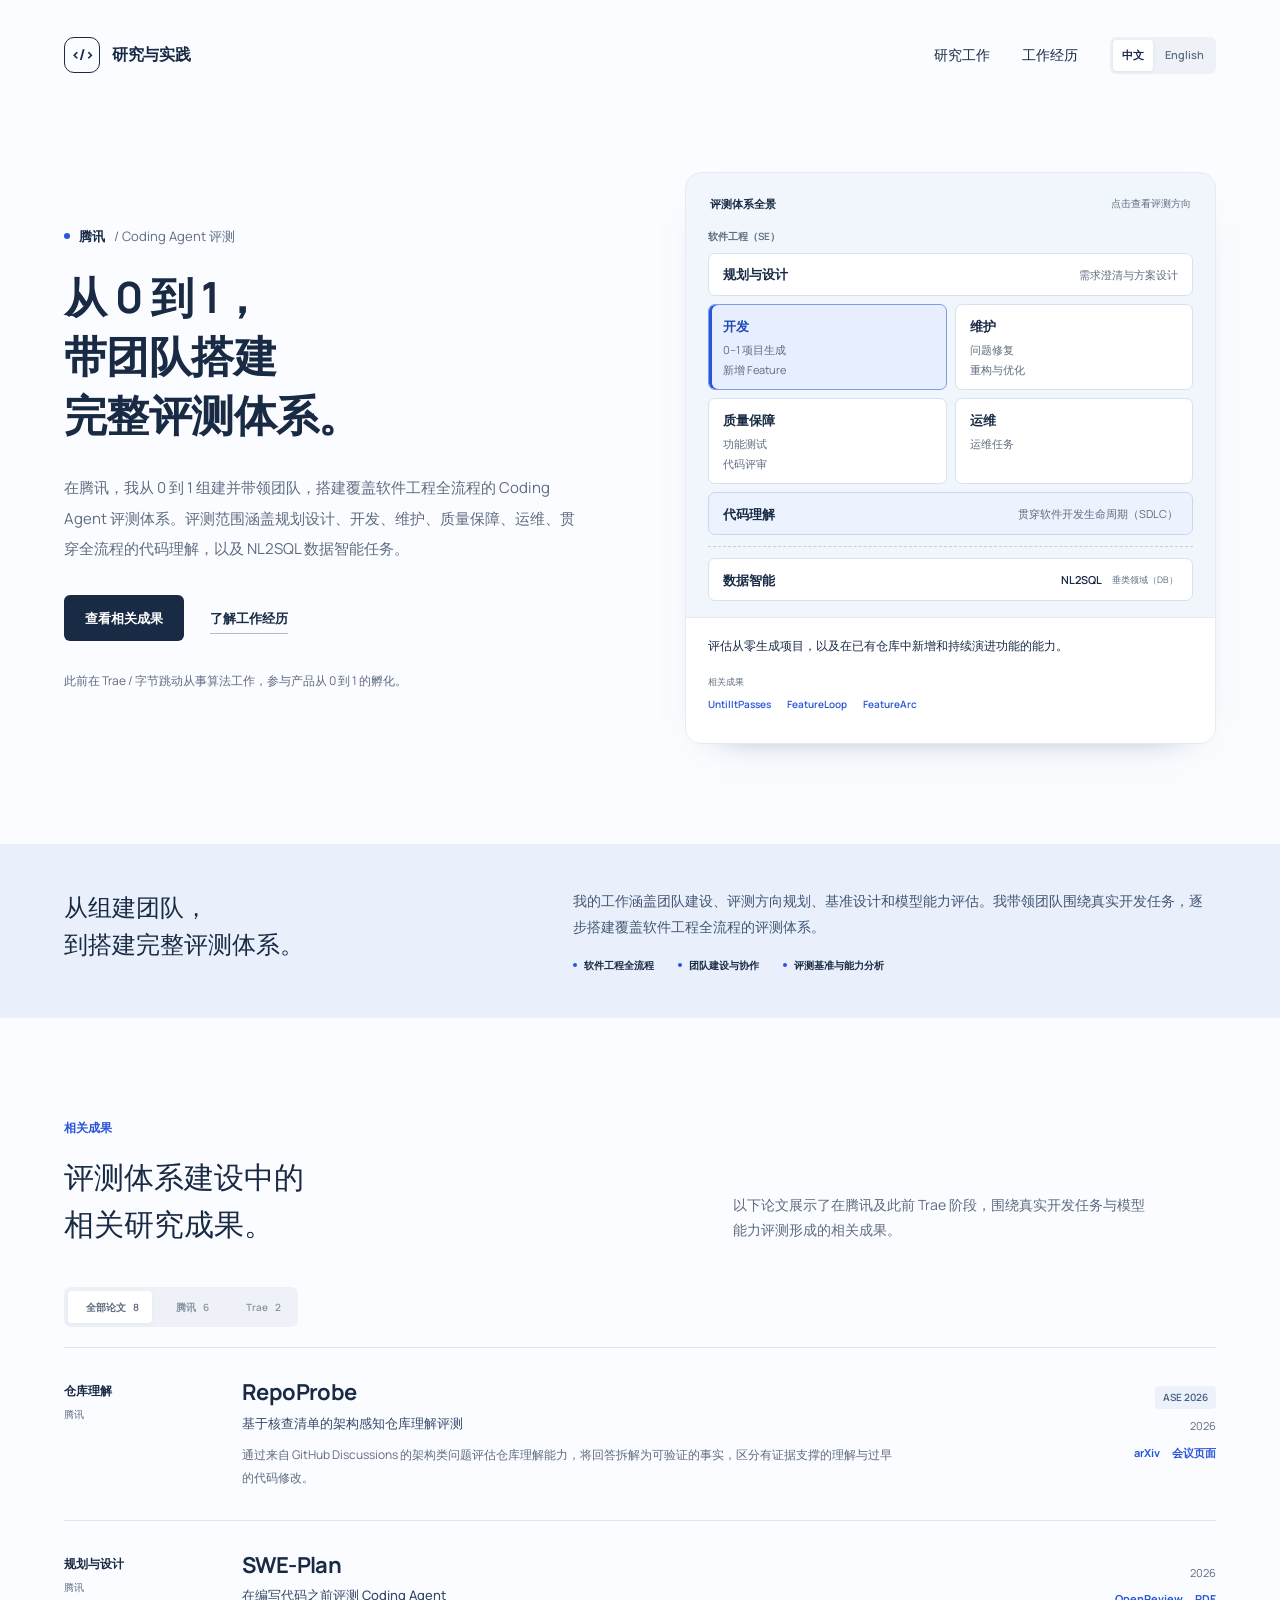
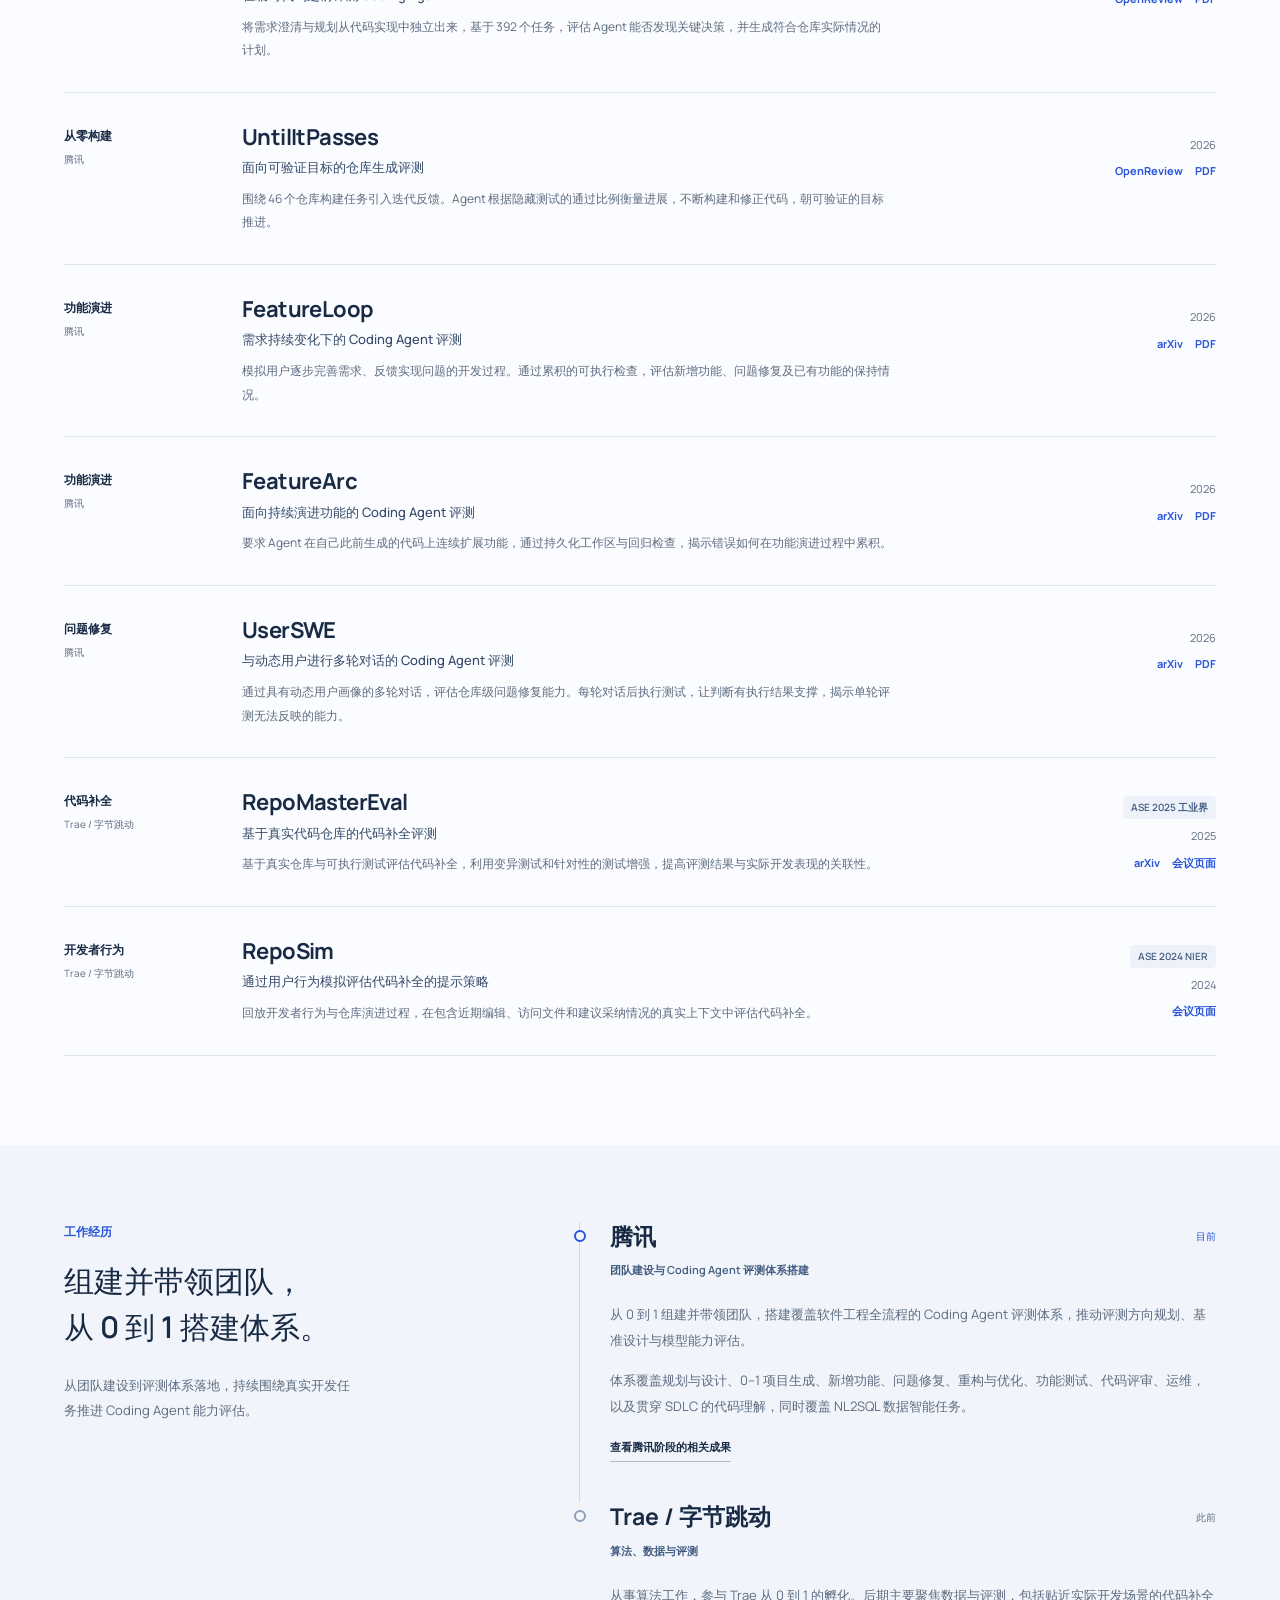
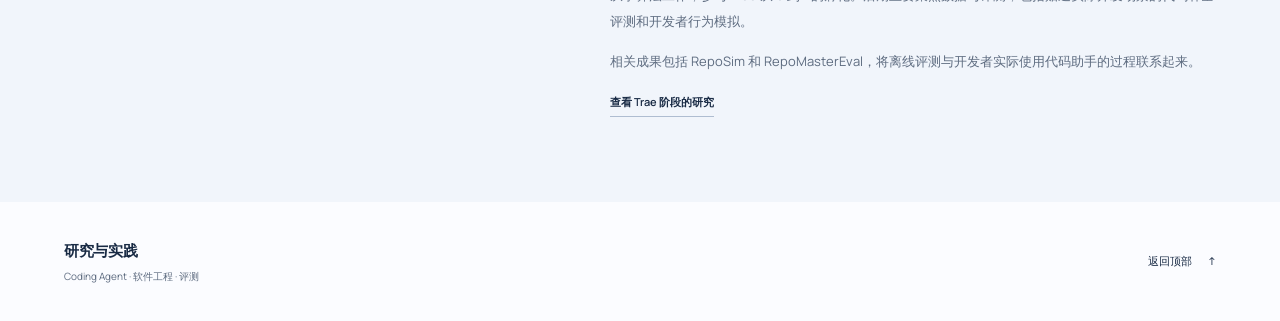
==== index.html @ 23348e33 "Publish bilingual homepage with search indexing disabled" ====
<!doctype html>
<html lang="zh-CN">
<head>
  <meta charset="utf-8">
  <meta name="viewport" content="width=device-width, initial-scale=1">
  <meta name="robots" content="noindex, nofollow, noarchive">
  <meta name="description" data-i18n-content="description" content="在腾讯，从 0 到 1 组建并带领团队，搭建覆盖软件工程全流程的 Coding Agent 评测体系。">
  <meta name="theme-color" content="#fbfcff">
  <title data-i18n="pageTitle">Coding Agent 评测｜研究与实践</title>
  <link rel="icon" href="assets/favicon.svg" type="image/svg+xml">
  <link rel="stylesheet" href="assets/fonts.css">
  <link rel="stylesheet" href="styles.css">
  <script src="content.js" defer></script>
  <script src="app.js" defer></script>
</head>
<body>
  <a class="skip-link" href="#main" data-i18n="skip">跳转到正文</a>
  <header class="site-header wrap">
    <a class="wordmark" href="#about" data-i18n-aria="homeLabel" aria-label="研究与实践，返回首页"><span class="monogram" aria-hidden="true">&lt;/&gt;</span><span data-i18n="brand">研究与实践</span></a>
    <div class="header-controls"><nav data-i18n-aria="navLabel" aria-label="主导航"><a href="#research" data-i18n="researchNav">研究工作</a><a href="#experience" data-i18n="experienceNav">工作经历</a></nav><div class="language-switch" role="group" data-i18n-aria="languageLabel" aria-label="切换语言"><button type="button" data-lang="zh" lang="zh-CN" aria-pressed="true">中文</button><button type="button" data-lang="en" lang="en" aria-pressed="false">English</button></div></div>
  </header>
  <main id="main">
    <section class="hero wrap" id="about" aria-labelledby="hero-title">
      <div class="hero-copy">
        <p class="affiliation"><span class="affiliation-dot" aria-hidden="true"></span><span data-i18n="company">腾讯</span> <span class="affiliation-detail" data-i18n="affiliation">/ Coding Agent 评测</span></p>
        <h1 class="hero-title" id="hero-title" data-i18n="heroTitle">从 0 到 1，
带团队搭建
完整评测体系。</h1>
        <p class="hero-intro" data-i18n="heroIntro">在腾讯，我从 0 到 1 组建并带领团队，搭建覆盖软件工程全流程的 Coding Agent 评测体系。评测范围涵盖规划设计、开发、维护、质量保障、运维、贯穿全流程的代码理解，以及 NL2SQL 数据智能任务。</p>
        <div class="hero-links"><a class="button primary" href="#research" data-i18n="explore">查看相关成果</a><a class="text-link" href="#experience" data-i18n="myExperience">了解工作经历</a></div>
        <p class="previously" data-i18n="previously">此前在 Trae / 字节跳动从事算法工作，参与产品从 0 到 1 的孵化。</p>
      </div>
      <div class="research-map coverage-map" data-i18n-aria="mapLabel" aria-label="完整评测体系：软件工程全流程与数据智能">
        <div class="map-heading"><span data-i18n="mapHeading">评测体系全景</span><span class="map-hint" data-i18n="mapHint">点击查看评测方向</span></div>
        <div class="coverage-layout">
          <p class="coverage-domain" data-i18n="mapSE">软件工程（SE）</p>
          <button class="coverage-node coverage-band" data-stage="plan" aria-pressed="false"><strong data-i18n="plan">规划与设计</strong><span data-i18n="planningScope">需求澄清与方案设计</span></button>
          <div class="coverage-grid">
            <button class="coverage-node" data-stage="development" aria-pressed="true"><strong data-i18n="development">开发</strong><span data-i18n="developmentBuild">0–1 项目生成</span><span data-i18n="developmentFeature">新增 Feature</span></button>
            <button class="coverage-node" data-stage="maintenance" aria-pressed="false"><strong data-i18n="maintenance">维护</strong><span data-i18n="maintenanceFix">问题修复</span><span data-i18n="maintenanceRefactor">重构与优化</span></button>
            <button class="coverage-node" data-stage="quality" aria-pressed="false"><strong data-i18n="quality">质量保障</strong><span data-i18n="qualityTesting">功能测试</span><span data-i18n="qualityReview">代码评审</span></button>
            <button class="coverage-node" data-stage="operations" aria-pressed="false"><strong data-i18n="operations">运维</strong><span data-i18n="operationsScope">运维任务</span></button>
          </div>
          <button class="coverage-node coverage-band coverage-understanding" data-stage="understand" aria-pressed="false"><strong data-i18n="understand">代码理解</strong><span data-i18n="understandingScope">贯穿软件开发生命周期（SDLC）</span></button>
          <div class="coverage-data"><button class="coverage-node coverage-band" data-stage="data" aria-pressed="false"><strong data-i18n="dataIntelligence">数据智能</strong><span class="coverage-data-scope"><span data-i18n="dataScope">NL2SQL</span><small data-i18n="dataDomain">垂类领域（DB）</small></span></button></div>
        </div>
        <div class="map-detail" aria-live="polite"><p class="map-question" id="map-question">评估从零生成项目，以及在已有仓库中新增和持续演进功能的能力。</p><div id="map-research"><span class="map-links-label" data-i18n="publicResearchLinks">相关成果</span><div id="map-paper-links" class="map-paper-links"><a href="#paper-untilitpasses">UntilItPasses</a><a href="#paper-featureloop">FeatureLoop</a><a href="#paper-featurearc">FeatureArc</a></div></div></div>
      </div>
    </section>

    <section class="focus-band" aria-labelledby="focus-title"><div class="wrap focus-inner"><h2 id="focus-title" data-i18n="focusTitle">从组建团队，
到搭建完整评测体系。</h2><div><p  data-i18n="focusBody">我的工作涵盖团队建设、评测方向规划、基准设计和模型能力评估。我带领团队围绕真实开发任务，逐步搭建覆盖软件工程全流程的评测体系。</p><div class="focus-topics"><span data-i18n="focusOne">软件工程全流程</span><span data-i18n="focusTwo">团队建设与协作</span><span data-i18n="focusThree">评测基准与能力分析</span></div></div></div></section>

    <section class="research-section wrap" id="research" aria-labelledby="research-title">
      <div class="section-heading"><div><p class="section-kicker" data-i18n="researchKicker">相关成果</p><h2 id="research-title" data-i18n="researchTitle">评测体系建设中的
相关研究成果。</h2></div><p class="section-description" data-i18n="researchDescription">以下论文展示了在腾讯及此前 Trae 阶段，围绕真实开发任务与模型能力评测形成的相关成果。</p></div>
      <div class="research-toolbar"><div class="filters" role="group" data-i18n-aria="filterLabel" aria-label="按工作经历筛选论文"><button type="button" data-filter="all" aria-pressed="true"><span data-i18n="allWork">全部论文</span> <span>8</span></button><button type="button" data-filter="tencent" aria-pressed="false"><span data-i18n="filterTencent">腾讯</span> <span>6</span></button><button type="button" data-filter="trae" aria-pressed="false"><span data-i18n="filterTrae">Trae</span> <span>2</span></button></div></div>
      <p class="sr-only" id="filter-status" role="status">显示全部 8 篇论文。</p>
      <div id="paper-list" class="paper-list"></div>
      <noscript><p>开启 JavaScript 可切换英文并查看完整论文列表。也可直接访问 <a href="https://arxiv.org/abs/2608.04783">RepoProbe</a>、<a href="https://openreview.net/forum?id=5DaGkXBgC8">SWE-Plan</a>、<a href="https://openreview.net/forum?id=Y26W2jQhlL">UntilItPasses</a>、<a href="https://arxiv.org/abs/2610.35488">FeatureLoop</a>、<a href="https://arxiv.org/abs/2610.37434">FeatureArc</a>、<a href="https://arxiv.org/abs/2610.29822">UserSWE</a>、<a href="https://arxiv.org/abs/2408.03519">RepoMasterEval</a> 和 <a href="https://conf.researchr.org/details/ase-2024/ase-2024-nier-track/17/RepoSim-Evaluating-Prompt-Strategies-for-Code-Completion-via-User-Behavior-Simulatio">RepoSim</a>。</p></noscript>
    </section>

    <section class="experience-section" id="experience" aria-labelledby="experience-title"><div class="wrap experience-grid"><div class="experience-heading"><p class="section-kicker" data-i18n="experienceKicker">工作经历</p><h2 id="experience-title" data-i18n="experienceTitle">组建并带领团队，
从 0 到 1 搭建体系。</h2><p  data-i18n="experienceIntro">从团队建设到评测体系落地，持续围绕真实开发任务推进 Coding Agent 能力评估。</p></div><div class="experience-list">
      <article class="experience-entry"><div class="experience-top"><h3  data-i18n="company">腾讯</h3><span class="current-tag" data-i18n="current">目前</span></div><p class="experience-role" data-i18n="tencentRole">团队建设与 Coding Agent 评测体系搭建</p><p  data-i18n="tencentFirst">从 0 到 1 组建并带领团队，搭建覆盖软件工程全流程的 Coding Agent 评测体系，推动评测方向规划、基准设计与模型能力评估。</p><p  data-i18n="tencentSecond">体系覆盖规划与设计、0–1 项目生成、新增功能、问题修复、重构与优化、功能测试、代码评审、运维，以及贯穿 SDLC 的代码理解，同时覆盖 NL2SQL 数据智能任务。</p><a class="text-link experience-filter" href="#research" data-filter="tencent" data-i18n="tencentLink">查看腾讯阶段的相关成果</a></article>
      <article class="experience-entry"><div class="experience-top"><h3  data-i18n="traeCompany">Trae / 字节跳动</h3><span class="earlier-tag" data-i18n="earlier">此前</span></div><p class="experience-role" data-i18n="traeRole">算法、数据与评测</p><p  data-i18n="traeFirst">从事算法工作，参与 Trae 从 0 到 1 的孵化。后期主要聚焦数据与评测，包括贴近实际开发场景的代码补全评测和开发者行为模拟。</p><p  data-i18n="traeSecond">相关成果包括 RepoSim 和 RepoMasterEval，将离线评测与开发者实际使用代码助手的过程联系起来。</p><a class="text-link experience-filter" href="#research" data-filter="trae" data-i18n="traeLink">查看 Trae 阶段的研究</a></article>
    </div></div></section>
  </main>
  <footer class="wrap site-footer"><div><a href="#about" data-i18n="brand">研究与实践</a><p  data-i18n="footer">Coding Agent · 软件工程 · 评测</p></div><a class="back-top" href="#about"><span data-i18n="backTop">返回顶部</span> <span aria-hidden="true">↑</span></a></footer>
</body>
</html>
---- assets/fonts.css ----
@font-face {
  font-family: 'Manrope';
  font-style: normal;
  font-weight: 400;
  font-display: swap;
  src: url(manrope-0.woff2) format('truetype');
}
@font-face {
  font-family: 'Manrope';
  font-style: normal;
  font-weight: 500;
  font-display: swap;
  src: url(manrope-1.woff2) format('truetype');
}
@font-face {
  font-family: 'Manrope';
  font-style: normal;
  font-weight: 600;
  font-display: swap;
  src: url(manrope-2.woff2) format('truetype');
}
@font-face {
  font-family: 'Manrope';
  font-style: normal;
  font-weight: 700;
  font-display: swap;
  src: url(manrope-3.woff2) format('truetype');
}
@font-face {
  font-family: 'Manrope';
  font-style: normal;
  font-weight: 800;
  font-display: swap;
  src: url(manrope-4.woff2) format('truetype');
}
---- styles.css ----
:root{--paper:#fbfcff;--white:#fff;--ink:#182a44;--muted:#5e6c80;--blue:#2855d9;--pale:#eaf0fb;--line:#dce4ee;--font:Manrope,"PingFang SC","Microsoft YaHei","Avenir Next",Arial,sans-serif}
*{box-sizing:border-box}html{scroll-behavior:smooth;scroll-padding-top:36px}body{margin:0;background:var(--paper);color:var(--ink);font-family:var(--font);font-size:15px;line-height:1.7;-webkit-font-smoothing:antialiased}a{color:inherit;text-decoration:none}button{font:inherit}button,a{-webkit-tap-highlight-color:transparent}button{cursor:pointer}a:focus-visible,button:focus-visible,summary:focus-visible{outline:3px solid var(--blue);outline-offset:5px;border-radius:3px}::selection{background:#cbd8ff}.wrap{max-width:1248px;margin-inline:auto;padding-inline:48px}.skip-link{position:fixed;left:16px;top:-100px;z-index:10;background:var(--ink);color:white;padding:10px 18px}.skip-link:focus{top:10px}.site-header{height:110px;display:flex;align-items:center;justify-content:space-between}.wordmark{display:flex;align-items:center;gap:12px;font-size:16px;font-weight:700;letter-spacing:-.3px}.monogram{display:inline-grid;place-items:center;width:36px;height:36px;border:1.5px solid var(--ink);border-radius:10px;font-weight:700;font-size:17px;letter-spacing:-1.5px}.site-header nav{display:flex;gap:32px;font-weight:500;font-size:14px}.site-header nav a{display:inline-flex;align-items:center;gap:5px}.site-header nav a:hover,.text-link:hover{color:var(--blue)}.external{width:13px;height:13px;fill:none;stroke:currentColor;stroke-width:1.5}
.hero{display:grid;grid-template-columns:1.08fr 1fr;gap:48px;align-items:center;padding-top:62px;padding-bottom:100px}.affiliation{display:flex;align-items:center;gap:9px;font-size:13px;font-weight:650;margin:0 0 20px}.affiliation-dot{width:6px;height:6px;border-radius:50%;background:var(--blue)}.affiliation-detail{color:var(--muted);font-weight:400}h1{font-size:clamp(48px,5.2vw,74px);letter-spacing:-4px;line-height:1.05;font-weight:650;margin:0 0 28px}.name-dot{color:var(--blue)}.hero-statement{font-size:clamp(24px,2.35vw,32px);font-weight:500;line-height:1.35;letter-spacing:-1px;margin:0 0 24px}.hero-intro{color:var(--muted);font-size:15px;line-height:1.9;max-width:515px;margin:0}.hero-links{display:flex;align-items:center;gap:26px;margin-top:30px}.button{display:inline-flex;justify-content:center;align-items:center;min-height:46px;padding:11px 21px;border-radius:6px;font-size:13px;font-weight:650}.primary{background:var(--ink);color:white}.primary:hover{background:var(--blue)}.text-link{font-size:13px;font-weight:600;border-bottom:1px solid #afbdd1;padding-block:4px}.previously{font-size:12px;color:var(--muted);margin:30px 0 0;max-width:400px}.previously strong{font-weight:650;color:var(--ink)}
.research-map{margin-top:25px;min-width:0;background:#f1f5fc;border-radius:16px;border:1px solid #e4ebf7;overflow:hidden;box-shadow:0 15px 40px -35px #3e5a87}.map-heading{display:flex;justify-content:space-between;gap:10px;padding:22px 24px 0;font-size:11px;font-weight:650}.map-hint{font-weight:400;color:var(--muted);font-size:10px}.map-canvas{height:350px;position:relative;margin:4px 8px 0}.map-lines{position:absolute;width:100%;height:100%;inset:0;overflow:visible;fill:none}.orbit{stroke:#b2c1db;stroke-width:1.2}.spoke{stroke:#d9e2f0;stroke-dasharray:3 5}.map-center{position:absolute;top:50%;left:50%;transform:translate(-50%,-50%);font-size:10px;line-height:1.45;text-align:center;font-weight:600;pointer-events:none}.map-center svg{width:25px;height:25px;fill:none;stroke:var(--blue);stroke-width:1.3;margin-bottom:4px;display:block;margin-inline:auto}.map-node{position:absolute;transform:translate(-50%,-50%);border:0;padding:4px;background:#f1f5fc;color:var(--ink);display:flex;flex-direction:column;align-items:center;white-space:nowrap;font-size:11px;font-weight:650;line-height:1.5;border-radius:8px}.map-node small{font-size:8px;font-weight:400;color:var(--muted);margin-top:2px}.node-symbol{display:grid;place-items:center;width:35px;height:35px;border-radius:10px;background:var(--white);border:1px solid #ced9eb;color:var(--muted);margin-bottom:5px;transition:background .15s,color .15s}.node-symbol svg{width:20px;height:20px;fill:none;stroke:currentColor;stroke-linecap:round;stroke-linejoin:round;stroke-width:1.35}.map-node[aria-pressed=true] .node-symbol{background:var(--blue);color:white;border-color:var(--blue);box-shadow:0 0 0 5px #2855d90c}.map-node:hover .node-symbol{border-color:var(--blue);color:var(--blue)}.map-node[aria-pressed=true]:hover .node-symbol{color:white}.understand{left:25%;top:22%}.plan{left:74%;top:22%}.build{left:79%;top:73%}.evolve{left:32%;top:81%}.fix{left:13%;top:49%}.map-detail{padding:20px 24px;background:#fff;border-top:1px solid #e4ebf7;min-height:110px}.map-question{font-size:13px;font-weight:500;margin:0 0 8px;line-height:1.65;min-height:22px}.map-detail a{font-size:11px;color:var(--blue);font-weight:650}.map-detail a span{margin-left:5px}
.focus-band{background:#eaf0fb}.focus-inner{display:grid;grid-template-columns:1fr 1.5fr;gap:80px;padding-block:44px}.focus-inner h2{font-size:25px;letter-spacing:-.7px;line-height:1.45;font-weight:550;margin:0}.focus-inner p{margin:0;font-size:14px;line-height:1.85;color:#425674;max-width:650px}.focus-topics{display:flex;gap:24px;flex-wrap:wrap;margin-top:17px;font-size:10px;font-weight:600;color:var(--ink)}.focus-topics span{display:flex;align-items:center;gap:7px}.focus-topics span:before{content:"";width:4px;height:4px;border-radius:50%;background:var(--blue)}
.research-section{padding-top:100px;padding-bottom:90px}.section-heading{display:grid;grid-template-columns:1.2fr 1fr;gap:90px;align-items:end;margin-bottom:40px}.section-kicker{font-size:12px;font-weight:650;color:var(--blue);margin:0 0 16px}h2{font-size:35px;line-height:1.28;letter-spacing:-1.3px;font-weight:550;margin:0}.section-description{font-size:14px;line-height:1.85;color:var(--muted);max-width:425px;margin:0 0 4px}.research-toolbar{display:flex;justify-content:space-between;align-items:center;border-bottom:1px solid var(--line);padding-bottom:20px;gap:18px}.filters{display:flex;gap:6px;padding:4px;border-radius:7px;background:#eef2f8}.filters button{border:0;background:transparent;border-radius:4px;color:var(--muted);font-size:12px;font-weight:600;padding:7px 13px;line-height:1.5}.filters button span{margin-left:5px;font-size:10px;opacity:.7}.filters button[aria-pressed=true]{background:white;color:var(--ink);box-shadow:0 1px 5px #192d4b0d}.author-note{font-size:11px;color:var(--muted);margin:0}.paper-row{display:grid;grid-template-columns:150px 1fr 135px;gap:28px;padding-block:30px;border-bottom:1px solid var(--line);scroll-margin-top:25px}.paper-row[hidden]{display:none}.paper-row:target{background:#edf3ff;box-shadow:0 0 0 14px #edf3ff;border-radius:1px}.paper-category{font-size:12px;line-height:1.5;font-weight:600;padding-top:4px}.paper-category span{display:block;font-size:10px;color:var(--muted);font-weight:400;margin-top:7px}.paper-content h3{font-size:22px;font-weight:650;line-height:1.3;letter-spacing:-.6px;margin:0 0 6px}.paper-title{font-size:13px;font-weight:500;margin:0 0 9px;color:#344968;line-height:1.6}.paper-summary{font-size:12px;color:var(--muted);line-height:1.8;margin:0;max-width:650px}.paper-meta{text-align:right;padding-top:5px}.venue{display:inline-block;font-size:10px;font-weight:600;color:#455d82;background:#edf2fa;border-radius:4px;padding:3px 8px;white-space:nowrap}.paper-year{font-size:11px;color:var(--muted);margin:8px 0}.paper-links{display:flex;flex-wrap:wrap;gap:12px;justify-content:flex-end;font-size:11px;color:var(--blue);font-weight:650}.paper-links a:hover{text-decoration:underline}.authors{margin-top:12px;font-size:11px;color:var(--muted)}.authors summary{cursor:pointer;font-size:10px;color:#6a7990;width:fit-content}.authors p{line-height:1.8;margin:6px 0 0}.authors strong{font-weight:700;color:var(--ink)}.sr-only{position:absolute;width:1px;height:1px;padding:0;margin:-1px;overflow:hidden;clip:rect(0,0,0,0);white-space:nowrap;border:0}
.experience-section{padding-block:75px 85px;background:#f1f5fb;border-top:1px solid #e8edf6}.experience-grid{display:grid;grid-template-columns:1fr 1.5fr;gap:90px}.experience-heading{position:sticky;top:40px;align-self:start}.experience-heading h2{font-size:30px;line-height:1.4}.experience-heading>p:last-child{font-size:13px;line-height:1.9;color:var(--muted);max-width:290px;margin-top:22px}.experience-entry{padding-left:30px;position:relative;border-left:1px solid #cdd8eb;padding-bottom:40px}.experience-entry:before{position:absolute;content:"";width:8px;height:8px;border:2px solid var(--blue);background:#f1f5fb;left:-6px;top:8px;border-radius:50%}.experience-entry:last-child{padding-bottom:0;border-left-color:transparent}.experience-entry:last-child:before{border-color:#8da1be}.experience-top{display:flex;justify-content:space-between;align-items:center;gap:15px}.experience-top h3{font-size:23px;letter-spacing:-.6px;line-height:1.3;font-weight:650;margin:0}.experience-top h3 span{color:var(--muted);font-size:14px;font-weight:400;letter-spacing:0}.current-tag,.earlier-tag{font-size:10px;color:var(--blue)}.earlier-tag{color:var(--muted)}.experience-role{font-size:11px!important;font-weight:600;color:#425b80!important;margin-top:8px!important;margin-bottom:20px!important}.experience-entry>p{font-size:13px;line-height:1.9;color:var(--muted);margin:14px 0}.experience-entry .text-link{display:inline-block;font-size:11px}.site-footer{display:flex;align-items:center;justify-content:space-between;padding-top:36px;padding-bottom:36px}.site-footer>div>a{font-size:15px;font-weight:650;letter-spacing:-.3px}.site-footer p{font-size:10px;color:var(--muted);margin:5px 0 0}.back-top{font-size:11px;font-weight:500}.back-top span{margin-left:14px}
@media(min-width:1450px){.hero{padding-top:75px;padding-bottom:110px}}@media(max-width:1050px){.wrap{padding-inline:32px}.hero{gap:28px;padding-top:45px}.hero-statement{font-size:27px}.hero-intro{font-size:14px}.map-heading{padding-inline:18px;font-size:10px}.map-hint{display:none}.map-canvas{height:320px}.map-node{font-size:10px}.map-node small{font-size:7px}.map-detail{padding:17px 20px}.map-question{font-size:12px}.focus-inner,.experience-grid{gap:45px}.section-heading{gap:50px}.paper-row{grid-template-columns:125px 1fr 120px;gap:22px}.paper-content h3{font-size:20px}.paper-meta{font-size:10px}}@media(max-width:800px){.hero{grid-template-columns:1fr;padding-top:35px;padding-bottom:56px;gap:32px}.hero-copy{max-width:600px}h1{font-size:64px}.hero-statement{font-size:30px}.hero-intro{max-width:600px}.research-map{max-width:550px;width:100%;margin:0 auto}.map-canvas{height:345px}.map-heading{font-size:12px;padding:22px 24px 0}.map-hint{display:block;font-size:10px}.map-node{font-size:12px}.map-node small{font-size:9px}.map-question{font-size:13px}.map-center{font-size:11px}.focus-inner{gap:30px;grid-template-columns:1fr 1.3fr}.focus-inner h2{font-size:22px}.focus-topics{gap:10px 18px}.section-heading{grid-template-columns:1fr;gap:20px}.section-description{max-width:520px}.research-section{padding-block:60px}.paper-row{grid-template-columns:100px 1fr;gap:18px}.paper-meta{grid-column:2;display:flex;align-items:center;gap:12px;text-align:left;padding:0}.paper-year{margin:0}.paper-links{margin-left:auto}.paper-row{padding-block:24px}.experience-grid{grid-template-columns:1fr;gap:36px}.experience-heading{position:static}.experience-heading>p:last-child{max-width:540px}.experience-section{padding-block:55px}.experience-list{padding-left:5px}}
@media(max-width:520px){.wrap{padding-inline:24px}.site-header{height:85px}.wordmark{gap:8px;font-size:14px}.monogram{height:29px;width:29px;border-radius:8px;font-size:14px}.site-header nav{gap:17px;font-size:11px}.hero{padding-top:28px;gap:30px}.affiliation{font-size:11px;margin-bottom:20px;gap:7px}.affiliation-detail{font-size:10px}h1{font-size:55px;letter-spacing:-3px;margin-bottom:25px}.hero-statement{font-size:26px;letter-spacing:-.8px;line-height:1.4}.hero-intro{font-size:13px;line-height:1.9}.hero-links{gap:22px;margin-top:24px}.button{font-size:11px;padding:10px 15px;min-height:43px}.hero-links .text-link{font-size:11px}.previously{font-size:10px;margin-top:24px}.research-map{border-radius:12px}.map-heading{font-size:10px;padding:18px 17px 0}.map-hint{font-size:8px}.map-canvas{height:295px;margin-inline:5px}.map-node{font-size:9px}.map-node small{font-size:7px}.node-symbol{width:30px;height:30px;border-radius:8px}.node-symbol svg{width:17px;height:17px}.map-center{font-size:9px}.map-center svg{width:23px;height:23px}.map-detail{padding:17px;min-height:110px}.map-question{font-size:12px}.map-detail a{font-size:10px}.fix{left:14%}.build{left:77%}.evolve{left:34%}.focus-inner{grid-template-columns:1fr;gap:20px;padding-block:32px}.focus-inner h2{font-size:24px}.focus-inner p{font-size:12px}.focus-topics{font-size:9px;gap:10px 16px}.section-heading{margin-bottom:27px}.section-kicker{font-size:11px;margin-bottom:14px}h2{font-size:28px;letter-spacing:-1px}.section-description{font-size:12px}.research-toolbar{align-items:flex-start;flex-direction:column;gap:13px;padding-bottom:17px}.filters{gap:3px}.filters button{font-size:11px;padding:6px 11px}.author-note{font-size:10px}.paper-row{grid-template-columns:1fr;gap:10px;padding-block:25px}.paper-category{font-size:10px;display:flex;gap:10px;align-items:center;padding:0;color:var(--blue)}.paper-category span{display:inline;font-size:9px;margin:0;color:var(--muted)}.paper-content h3{font-size:23px;margin-bottom:7px}.paper-title{font-size:12px}.paper-summary{font-size:11px}.paper-meta{grid-column:1;margin-top:4px}.venue{font-size:9px}.paper-links{font-size:10px}.experience-heading h2{font-size:28px}.experience-top h3{font-size:22px}.experience-top h3 span{font-size:12px}.experience-entry{padding-left:23px}.experience-entry>p{font-size:12px}.experience-role{font-size:10px!important}.site-footer{align-items:flex-start;gap:25px;padding-block:30px}.site-footer p{max-width:200px;line-height:1.8}.back-top{white-space:nowrap;font-size:10px}.back-top span{margin-left:7px}}
@media(prefers-reduced-motion:reduce){html{scroll-behavior:auto}*,*:before,*:after{transition:none!important}}
@media print{.site-header nav,.hero-links,.research-map,.filters,.authors summary,.back-top{display:none}.wrap{padding-inline:0}.hero,.focus-inner,.section-heading,.experience-grid{display:block}.hero{padding-block:20px}.research-section,.experience-section{padding-block:30px}.paper-row{break-inside:avoid;grid-template-columns:120px 1fr 120px}.paper-row[hidden]{display:grid}.paper-meta{grid-column:auto}.experience-heading{position:static}.site-footer{padding-block:20px}body{font-size:11px;background:white}}

/* Bilingual presentation: preserve authored line breaks and adapt CJK spacing. */
[data-i18n="heroTitle"],[data-i18n="focusTitle"],[data-i18n="researchTitle"],[data-i18n="experienceTitle"],[data-i18n="mapCenter"]{white-space:pre-line}
.header-controls{display:flex;align-items:center;gap:32px}.language-switch{display:flex;align-items:center;gap:3px;background:#eef2f8;padding:3px;border-radius:6px}.language-switch button{border:0;border-radius:4px;background:transparent;color:var(--muted);padding:6px 9px;font-size:11px;font-weight:600;line-height:1.6;min-height:31px}.language-switch button[aria-pressed=true]{background:white;color:var(--ink);box-shadow:0 1px 4px #192d4b12}.monogram{letter-spacing:-1.8px;font-size:15px}.hero-title{font-size:48px;line-height:1.23;letter-spacing:-1.8px;margin:0 0 28px}.research-map{margin-top:0}
:lang(zh-CN) .hero-title{font-size:43px;line-height:1.38;letter-spacing:-.6px}:lang(zh-CN) h2{letter-spacing:0;line-height:1.55;font-size:30px}:lang(zh-CN) .hero-intro{line-height:2.05}:lang(zh-CN) .focus-inner h2{font-size:24px}:lang(zh-CN) .map-node{font-size:12px}:lang(zh-CN) .map-center{line-height:1.6}:lang(zh-CN) .paper-summary{line-height:1.95}:lang(zh-CN) .experience-entry>p{line-height:2}:lang(zh-CN) .experience-top h3{letter-spacing:0}
@media(max-width:1050px){.hero-title{font-size:42px}:lang(zh-CN) .hero-title{font-size:36px}.header-controls{gap:24px}}
@media(max-width:800px){.hero-title{font-size:46px}:lang(zh-CN) .hero-title{font-size:42px}.site-header nav{gap:22px}}
@media(max-width:520px){.header-controls{gap:12px}.site-header{padding-inline:20px}.site-header nav{gap:12px}.wordmark{font-size:12px;gap:7px}.wordmark .monogram{width:27px;height:27px;font-size:12px}.language-switch button{font-size:10px;padding:5px 6px;min-height:29px}.hero-title{font-size:37px;line-height:1.3;letter-spacing:-1.3px}:lang(zh-CN) .hero-title{font-size:33px;line-height:1.4;letter-spacing:-.3px}:lang(zh-CN) h2{font-size:25px;line-height:1.55}:lang(zh-CN) .focus-inner h2{font-size:23px}:lang(zh-CN) .map-node{font-size:11px}.experience-top h3{font-size:20px}.site-footer p{max-width:210px}.paper-meta{gap:10px}}
@media(max-width:400px){.site-header{height:112px;flex-wrap:wrap;align-content:center;justify-content:space-between;gap:12px}.wordmark{font-size:12px}.header-controls{flex:1 0 100%;justify-content:space-between}.hero{padding-top:20px}.hero-title{font-size:34px}:lang(zh-CN) .hero-title{font-size:30px}.language-switch button{min-height:30px}.site-header nav{font-size:12px}}
@media print{.language-switch{display:none}}

/* Capability coverage is broader than the publication list. */
.coverage-map{background:#f1f5fc}.coverage-layout{padding:14px 22px 16px}.coverage-domain{font-size:10px;color:var(--muted);margin:0 0 8px;font-weight:600}.coverage-node{width:100%;display:flex;flex-direction:column;align-items:flex-start;text-align:left;gap:3px;border:1px solid #d7e1ef;border-radius:7px;background:#fff;color:var(--ink);padding:11px 14px;line-height:1.55;min-width:0}.coverage-node strong{font-size:12px;font-weight:700;margin-bottom:2px}.coverage-node>span{font-size:10px;color:var(--muted)}.coverage-node:hover{border-color:#8aa4db}.coverage-node[aria-pressed=true]{background:#e7efff;border-color:#7d9de2;box-shadow:inset 3px 0 0 var(--blue)}.coverage-node[aria-pressed=true] strong{color:#2048b7}.coverage-grid{display:grid;grid-template-columns:1fr 1fr;gap:8px;margin-block:8px}.coverage-grid .coverage-node{min-height:83px}.coverage-band{flex-direction:row;align-items:center;justify-content:space-between;gap:12px;min-height:43px;padding-block:10px}.coverage-band strong{margin:0;flex-shrink:0}.coverage-band>span{text-align:right}.coverage-understanding{background:#edf3fe;border-color:#c8d7ef}.coverage-data{margin-top:11px;padding-top:11px;border-top:1px dashed #c3cee0}.coverage-data-scope{display:flex;gap:10px;align-items:center}.coverage-data-scope>span{color:var(--ink);font-weight:600}.coverage-data-scope small{font-size:9px;color:var(--muted)}.coverage-map .map-detail{min-height:126px;padding:17px 22px}.coverage-map .map-question{font-size:12px;line-height:1.8;margin-bottom:10px}.map-links-label{font-size:9px;color:var(--muted)}.map-paper-links{display:flex;flex-wrap:wrap;gap:6px 16px;margin-top:3px}.map-paper-links a{font-size:10px;font-weight:600}.map-paper-links a:hover{text-decoration:underline}:lang(zh-CN) .coverage-node strong{font-size:13px}:lang(zh-CN) .coverage-node>span{font-size:11px}
@media(max-width:1050px){.coverage-layout{padding-inline:17px}.coverage-node{padding-inline:11px}.coverage-map .map-detail{padding-inline:17px}.coverage-band{gap:10px}.coverage-band>span{font-size:9px}.coverage-node strong{font-size:11px}}
@media(max-width:800px){.coverage-layout{padding-inline:22px}.coverage-map .map-detail{padding-inline:22px}.coverage-node strong{font-size:12px}.coverage-node>span,.coverage-band>span{font-size:11px}.coverage-grid .coverage-node{min-height:88px}.coverage-map{max-width:600px}}
@media(max-width:520px){.coverage-layout{padding:12px 14px 14px}.coverage-map .map-heading{padding-inline:15px}.coverage-node{padding:10px;gap:3px}.coverage-node strong,:lang(zh-CN) .coverage-node strong{font-size:12px}.coverage-node>span,.coverage-band>span,:lang(zh-CN) .coverage-node>span{font-size:10px}.coverage-band{flex-wrap:wrap;row-gap:3px;column-gap:8px}.coverage-band>span{text-align:left}.coverage-grid .coverage-node{min-height:82px}.coverage-map .map-detail{padding:15px;min-height:140px}.coverage-map .map-question{font-size:11px}.coverage-data-scope{flex-wrap:wrap;gap:4px 8px}.coverage-data-scope small{font-size:8px}.map-paper-links{gap:5px 12px}.map-paper-links a{font-size:10px}.coverage-domain{font-size:9px}}
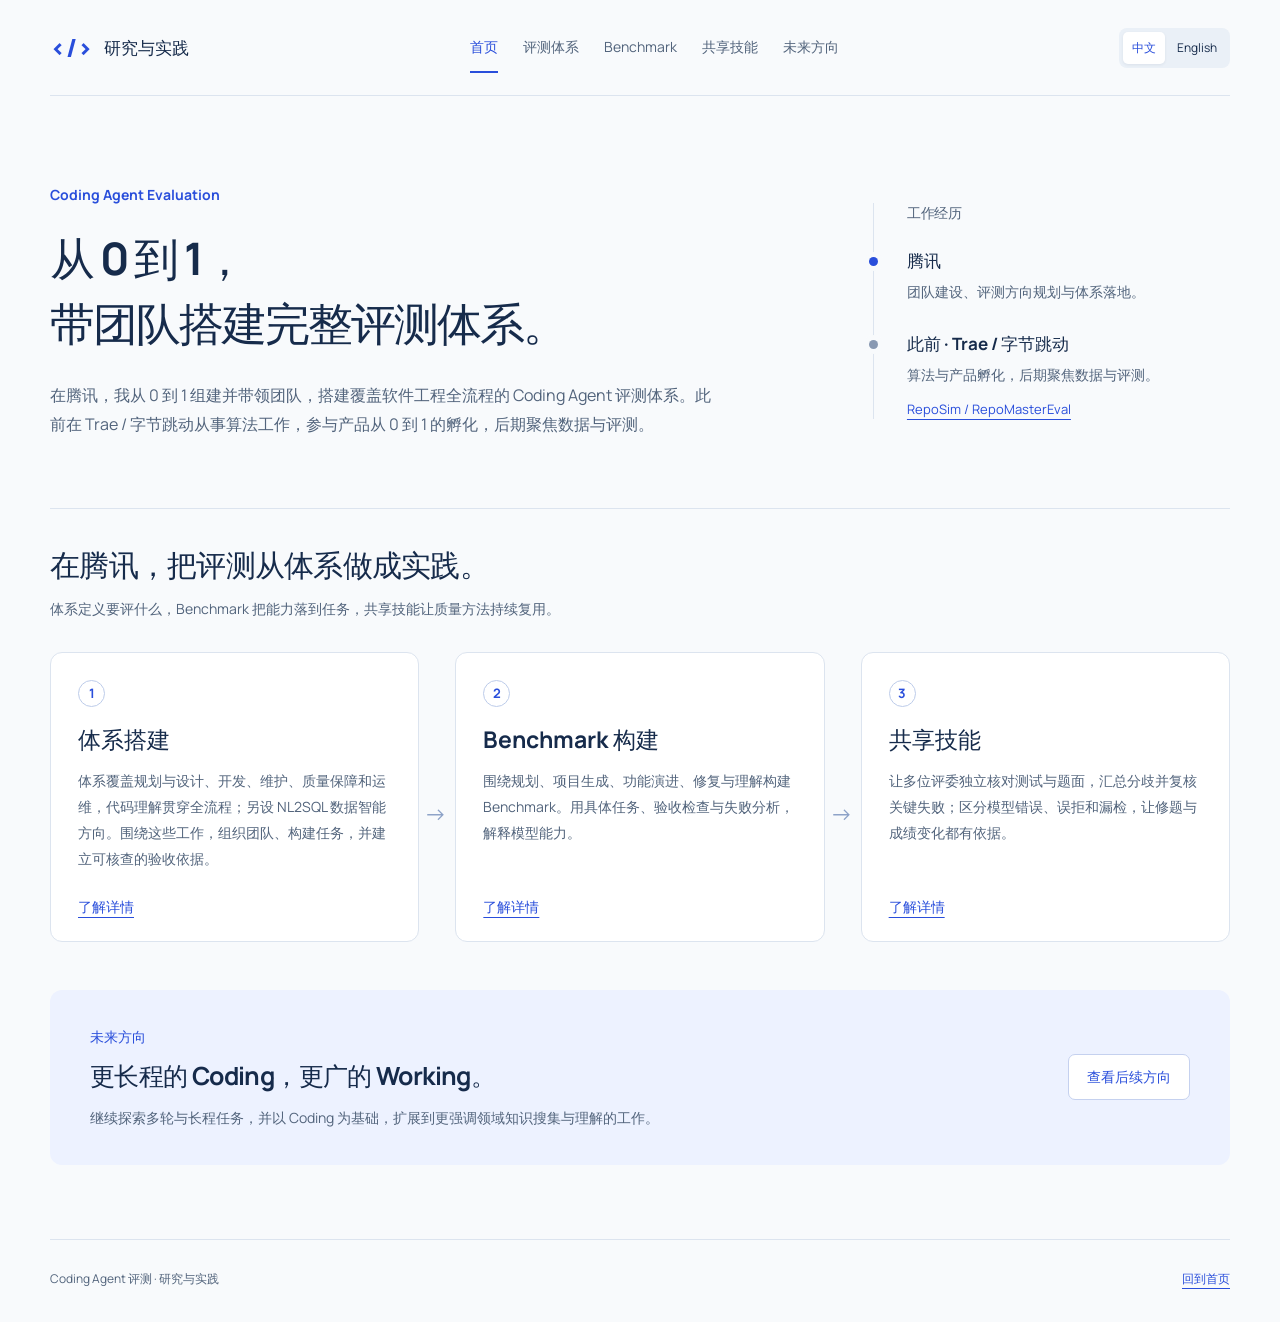
==== commit ff504cc0: "Publish updated bilingual portfolio and evaluation walkthroughs" ====
--- a/index.html
+++ b/index.html
@@ -4,68 +4,19 @@
   <meta charset="utf-8">
   <meta name="viewport" content="width=device-width, initial-scale=1">
   <meta name="robots" content="noindex, nofollow, noarchive">
-  <meta name="description" data-i18n-content="description" content="在腾讯，从 0 到 1 组建并带领团队，搭建覆盖软件工程全流程的 Coding Agent 评测体系。">
-  <meta name="theme-color" content="#fbfcff">
-  <title data-i18n="pageTitle">Coding Agent 评测｜研究与实践</title>
+  <meta name="description" content="从 0 到 1 组建并带领团队，搭建完整 Coding Agent 评测体系，分享 Benchmark、评测集审核方法与后续研究方向。">
+  <meta name="theme-color" content="#f8fafc">
+  <title>Coding Agent 评测｜研究与实践</title>
   <link rel="icon" href="assets/favicon.svg" type="image/svg+xml">
   <link rel="stylesheet" href="assets/fonts.css">
-  <link rel="stylesheet" href="styles.css">
-  <script src="content.js" defer></script>
-  <script src="app.js" defer></script>
+  <link rel="stylesheet" href="styles.css?v=2705060c3cbb">
+  <script src="content.js?v=29ab576edaa0" defer></script>
+  <script type="module" src="app.js?v=61741dabe106"></script>
 </head>
-<body>
-  <a class="skip-link" href="#main" data-i18n="skip">跳转到正文</a>
-  <header class="site-header wrap">
-    <a class="wordmark" href="#about" data-i18n-aria="homeLabel" aria-label="研究与实践，返回首页"><span class="monogram" aria-hidden="true">&lt;/&gt;</span><span data-i18n="brand">研究与实践</span></a>
-    <div class="header-controls"><nav data-i18n-aria="navLabel" aria-label="主导航"><a href="#research" data-i18n="researchNav">研究工作</a><a href="#experience" data-i18n="experienceNav">工作经历</a></nav><div class="language-switch" role="group" data-i18n-aria="languageLabel" aria-label="切换语言"><button type="button" data-lang="zh" lang="zh-CN" aria-pressed="true">中文</button><button type="button" data-lang="en" lang="en" aria-pressed="false">English</button></div></div>
-  </header>
-  <main id="main">
-    <section class="hero wrap" id="about" aria-labelledby="hero-title">
-      <div class="hero-copy">
-        <p class="affiliation"><span class="affiliation-dot" aria-hidden="true"></span><span data-i18n="company">腾讯</span> <span class="affiliation-detail" data-i18n="affiliation">/ Coding Agent 评测</span></p>
-        <h1 class="hero-title" id="hero-title" data-i18n="heroTitle">从 0 到 1，
-带团队搭建
-完整评测体系。</h1>
-        <p class="hero-intro" data-i18n="heroIntro">在腾讯，我从 0 到 1 组建并带领团队，搭建覆盖软件工程全流程的 Coding Agent 评测体系。评测范围涵盖规划设计、开发、维护、质量保障、运维、贯穿全流程的代码理解，以及 NL2SQL 数据智能任务。</p>
-        <div class="hero-links"><a class="button primary" href="#research" data-i18n="explore">查看相关成果</a><a class="text-link" href="#experience" data-i18n="myExperience">了解工作经历</a></div>
-        <p class="previously" data-i18n="previously">此前在 Trae / 字节跳动从事算法工作，参与产品从 0 到 1 的孵化。</p>
-      </div>
-      <div class="research-map coverage-map" data-i18n-aria="mapLabel" aria-label="完整评测体系：软件工程全流程与数据智能">
-        <div class="map-heading"><span data-i18n="mapHeading">评测体系全景</span><span class="map-hint" data-i18n="mapHint">点击查看评测方向</span></div>
-        <div class="coverage-layout">
-          <p class="coverage-domain" data-i18n="mapSE">软件工程（SE）</p>
-          <button class="coverage-node coverage-band" data-stage="plan" aria-pressed="false"><strong data-i18n="plan">规划与设计</strong><span data-i18n="planningScope">需求澄清与方案设计</span></button>
-          <div class="coverage-grid">
-            <button class="coverage-node" data-stage="development" aria-pressed="true"><strong data-i18n="development">开发</strong><span data-i18n="developmentBuild">0–1 项目生成</span><span data-i18n="developmentFeature">新增 Feature</span></button>
-            <button class="coverage-node" data-stage="maintenance" aria-pressed="false"><strong data-i18n="maintenance">维护</strong><span data-i18n="maintenanceFix">问题修复</span><span data-i18n="maintenanceRefactor">重构与优化</span></button>
-            <button class="coverage-node" data-stage="quality" aria-pressed="false"><strong data-i18n="quality">质量保障</strong><span data-i18n="qualityTesting">功能测试</span><span data-i18n="qualityReview">代码评审</span></button>
-            <button class="coverage-node" data-stage="operations" aria-pressed="false"><strong data-i18n="operations">运维</strong><span data-i18n="operationsScope">运维任务</span></button>
-          </div>
-          <button class="coverage-node coverage-band coverage-understanding" data-stage="understand" aria-pressed="false"><strong data-i18n="understand">代码理解</strong><span data-i18n="understandingScope">贯穿软件开发生命周期（SDLC）</span></button>
-          <div class="coverage-data"><button class="coverage-node coverage-band" data-stage="data" aria-pressed="false"><strong data-i18n="dataIntelligence">数据智能</strong><span class="coverage-data-scope"><span data-i18n="dataScope">NL2SQL</span><small data-i18n="dataDomain">垂类领域（DB）</small></span></button></div>
-        </div>
-        <div class="map-detail" aria-live="polite"><p class="map-question" id="map-question">评估从零生成项目，以及在已有仓库中新增和持续演进功能的能力。</p><div id="map-research"><span class="map-links-label" data-i18n="publicResearchLinks">相关成果</span><div id="map-paper-links" class="map-paper-links"><a href="#paper-untilitpasses">UntilItPasses</a><a href="#paper-featureloop">FeatureLoop</a><a href="#paper-featurearc">FeatureArc</a></div></div></div>
-      </div>
-    </section>
-
-    <section class="focus-band" aria-labelledby="focus-title"><div class="wrap focus-inner"><h2 id="focus-title" data-i18n="focusTitle">从组建团队，
-到搭建完整评测体系。</h2><div><p  data-i18n="focusBody">我的工作涵盖团队建设、评测方向规划、基准设计和模型能力评估。我带领团队围绕真实开发任务，逐步搭建覆盖软件工程全流程的评测体系。</p><div class="focus-topics"><span data-i18n="focusOne">软件工程全流程</span><span data-i18n="focusTwo">团队建设与协作</span><span data-i18n="focusThree">评测基准与能力分析</span></div></div></div></section>
-
-    <section class="research-section wrap" id="research" aria-labelledby="research-title">
-      <div class="section-heading"><div><p class="section-kicker" data-i18n="researchKicker">相关成果</p><h2 id="research-title" data-i18n="researchTitle">评测体系建设中的
-相关研究成果。</h2></div><p class="section-description" data-i18n="researchDescription">以下论文展示了在腾讯及此前 Trae 阶段，围绕真实开发任务与模型能力评测形成的相关成果。</p></div>
-      <div class="research-toolbar"><div class="filters" role="group" data-i18n-aria="filterLabel" aria-label="按工作经历筛选论文"><button type="button" data-filter="all" aria-pressed="true"><span data-i18n="allWork">全部论文</span> <span>8</span></button><button type="button" data-filter="tencent" aria-pressed="false"><span data-i18n="filterTencent">腾讯</span> <span>6</span></button><button type="button" data-filter="trae" aria-pressed="false"><span data-i18n="filterTrae">Trae</span> <span>2</span></button></div></div>
-      <p class="sr-only" id="filter-status" role="status">显示全部 8 篇论文。</p>
-      <div id="paper-list" class="paper-list"></div>
-      <noscript><p>开启 JavaScript 可切换英文并查看完整论文列表。也可直接访问 <a href="https://arxiv.org/abs/2608.04783">RepoProbe</a>、<a href="https://openreview.net/forum?id=5DaGkXBgC8">SWE-Plan</a>、<a href="https://openreview.net/forum?id=Y26W2jQhlL">UntilItPasses</a>、<a href="https://arxiv.org/abs/2610.35488">FeatureLoop</a>、<a href="https://arxiv.org/abs/2610.37434">FeatureArc</a>、<a href="https://arxiv.org/abs/2610.29822">UserSWE</a>、<a href="https://arxiv.org/abs/2408.03519">RepoMasterEval</a> 和 <a href="https://conf.researchr.org/details/ase-2024/ase-2024-nier-track/17/RepoSim-Evaluating-Prompt-Strategies-for-Code-Completion-via-User-Behavior-Simulatio">RepoSim</a>。</p></noscript>
-    </section>
-
-    <section class="experience-section" id="experience" aria-labelledby="experience-title"><div class="wrap experience-grid"><div class="experience-heading"><p class="section-kicker" data-i18n="experienceKicker">工作经历</p><h2 id="experience-title" data-i18n="experienceTitle">组建并带领团队，
-从 0 到 1 搭建体系。</h2><p  data-i18n="experienceIntro">从团队建设到评测体系落地，持续围绕真实开发任务推进 Coding Agent 能力评估。</p></div><div class="experience-list">
-      <article class="experience-entry"><div class="experience-top"><h3  data-i18n="company">腾讯</h3><span class="current-tag" data-i18n="current">目前</span></div><p class="experience-role" data-i18n="tencentRole">团队建设与 Coding Agent 评测体系搭建</p><p  data-i18n="tencentFirst">从 0 到 1 组建并带领团队，搭建覆盖软件工程全流程的 Coding Agent 评测体系，推动评测方向规划、基准设计与模型能力评估。</p><p  data-i18n="tencentSecond">体系覆盖规划与设计、0–1 项目生成、新增功能、问题修复、重构与优化、功能测试、代码评审、运维，以及贯穿 SDLC 的代码理解，同时覆盖 NL2SQL 数据智能任务。</p><a class="text-link experience-filter" href="#research" data-filter="tencent" data-i18n="tencentLink">查看腾讯阶段的相关成果</a></article>
-      <article class="experience-entry"><div class="experience-top"><h3  data-i18n="traeCompany">Trae / 字节跳动</h3><span class="earlier-tag" data-i18n="earlier">此前</span></div><p class="experience-role" data-i18n="traeRole">算法、数据与评测</p><p  data-i18n="traeFirst">从事算法工作，参与 Trae 从 0 到 1 的孵化。后期主要聚焦数据与评测，包括贴近实际开发场景的代码补全评测和开发者行为模拟。</p><p  data-i18n="traeSecond">相关成果包括 RepoSim 和 RepoMasterEval，将离线评测与开发者实际使用代码助手的过程联系起来。</p><a class="text-link experience-filter" href="#research" data-filter="trae" data-i18n="traeLink">查看 Trae 阶段的研究</a></article>
-    </div></div></section>
-  </main>
-  <footer class="wrap site-footer"><div><a href="#about" data-i18n="brand">研究与实践</a><p  data-i18n="footer">Coding Agent · 软件工程 · 评测</p></div><a class="back-top" href="#about"><span data-i18n="backTop">返回顶部</span> <span aria-hidden="true">↑</span></a></footer>
+<body data-page="home">
+  <div id="site-header"><a class="skip-link" href="#main">跳到内容</a><header class="site-header wrap"><a class="wordmark" href="index.html"><span class="brand-symbol" aria-hidden="true">&lt;/&gt;</span>研究与实践</a><nav aria-label="主导航"><a href="index.html" aria-current="page">首页</a><a href="system.html" >评测体系</a><a href="benchmarks.html" >Benchmark</a><a href="skills.html" >共享技能</a><a href="future.html" >未来方向</a></nav><div class="language-switch" role="group" aria-label="选择语言"><button data-lang="zh" lang="zh-CN" aria-pressed="true">中文</button><button data-lang="en" lang="en" aria-pressed="false">English</button></div></header></div>
+  <main id="main" class="wrap"><section class="home-intro"><div><p class="section-label">Coding Agent Evaluation</p><h1>从 0 到 1，
+带团队搭建完整评测体系。</h1><p class="lead">在腾讯，我从 0 到 1 组建并带领团队，搭建覆盖软件工程全流程的 Coding Agent 评测体系。此前在 Trae / 字节跳动从事算法工作，参与产品从 0 到 1 的孵化，后期聚焦数据与评测。</p></div><aside class="experience" aria-label="工作经历"><h2>工作经历</h2><div class="experience-item"><span class="experience-dot" aria-hidden="true"></span><h3>腾讯</h3><p>团队建设、评测方向规划与体系落地。</p></div><div class="experience-item"><span class="experience-dot" aria-hidden="true"></span><h3>此前 · Trae / 字节跳动</h3><p>算法与产品孵化，后期聚焦数据与评测。</p><a class="small-link" href="benchmarks.html?group=trae">RepoSim / RepoMasterEval</a></div></aside></section><section class="home-path section-space"><div class="section-heading"><h2>在腾讯，把评测从体系做成实践。</h2><p>体系定义要评什么，Benchmark 把能力落到任务，共享技能让质量方法持续复用。</p></div><div class="path-grid"><article class="path-item"><span class="sequence">1</span><h3><a class="path-title" href="system.html">体系搭建</a></h3><p>体系覆盖规划与设计、开发、维护、质量保障和运维，代码理解贯穿全流程；另设 NL2SQL 数据智能方向。围绕这些工作，组织团队、构建任务，并建立可核查的验收依据。</p><a class="path-link" href="system.html">了解详情</a><span class="flow-arrow" aria-hidden="true">→</span></article><article class="path-item"><span class="sequence">2</span><h3><a class="path-title" href="benchmarks.html">Benchmark 构建</a></h3><p>围绕规划、项目生成、功能演进、修复与理解构建 Benchmark。用具体任务、验收检查与失败分析，解释模型能力。</p><a class="path-link" href="benchmarks.html">了解详情</a><span class="flow-arrow" aria-hidden="true">→</span></article><article class="path-item"><span class="sequence">3</span><h3><a class="path-title" href="skills.html">共享技能</a></h3><p>让多位评委独立核对测试与题面，汇总分歧并复核关键失败；区分模型错误、误拒和漏检，让修题与成绩变化都有依据。</p><a class="path-link" href="skills.html">了解详情</a></article></div></section><section class="future-teaser"><div><p class="section-label">未来方向</p><h2>更长程的 Coding，更广的 Working。</h2><p>继续探索多轮与长程任务，并以 Coding 为基础，扩展到更强调领域知识搜集与理解的工作。</p></div><a class="button" href="future.html">查看后续方向</a></section></main>
+  <div id="site-footer"><footer class="site-footer wrap"><p>Coding Agent 评测 · 研究与实践</p><a class="text-link" href="index.html">回到首页</a></footer></div>
 </body>
 </html>
--- a/styles.css
+++ b/styles.css
@@ -1,27 +1,21 @@
-:root{--paper:#fbfcff;--white:#fff;--ink:#182a44;--muted:#5e6c80;--blue:#2855d9;--pale:#eaf0fb;--line:#dce4ee;--font:Manrope,"PingFang SC","Microsoft YaHei","Avenir Next",Arial,sans-serif}
-*{box-sizing:border-box}html{scroll-behavior:smooth;scroll-padding-top:36px}body{margin:0;background:var(--paper);color:var(--ink);font-family:var(--font);font-size:15px;line-height:1.7;-webkit-font-smoothing:antialiased}a{color:inherit;text-decoration:none}button{font:inherit}button,a{-webkit-tap-highlight-color:transparent}button{cursor:pointer}a:focus-visible,button:focus-visible,summary:focus-visible{outline:3px solid var(--blue);outline-offset:5px;border-radius:3px}::selection{background:#cbd8ff}.wrap{max-width:1248px;margin-inline:auto;padding-inline:48px}.skip-link{position:fixed;left:16px;top:-100px;z-index:10;background:var(--ink);color:white;padding:10px 18px}.skip-link:focus{top:10px}.site-header{height:110px;display:flex;align-items:center;justify-content:space-between}.wordmark{display:flex;align-items:center;gap:12px;font-size:16px;font-weight:700;letter-spacing:-.3px}.monogram{display:inline-grid;place-items:center;width:36px;height:36px;border:1.5px solid var(--ink);border-radius:10px;font-weight:700;font-size:17px;letter-spacing:-1.5px}.site-header nav{display:flex;gap:32px;font-weight:500;font-size:14px}.site-header nav a{display:inline-flex;align-items:center;gap:5px}.site-header nav a:hover,.text-link:hover{color:var(--blue)}.external{width:13px;height:13px;fill:none;stroke:currentColor;stroke-width:1.5}
-.hero{display:grid;grid-template-columns:1.08fr 1fr;gap:48px;align-items:center;padding-top:62px;padding-bottom:100px}.affiliation{display:flex;align-items:center;gap:9px;font-size:13px;font-weight:650;margin:0 0 20px}.affiliation-dot{width:6px;height:6px;border-radius:50%;background:var(--blue)}.affiliation-detail{color:var(--muted);font-weight:400}h1{font-size:clamp(48px,5.2vw,74px);letter-spacing:-4px;line-height:1.05;font-weight:650;margin:0 0 28px}.name-dot{color:var(--blue)}.hero-statement{font-size:clamp(24px,2.35vw,32px);font-weight:500;line-height:1.35;letter-spacing:-1px;margin:0 0 24px}.hero-intro{color:var(--muted);font-size:15px;line-height:1.9;max-width:515px;margin:0}.hero-links{display:flex;align-items:center;gap:26px;margin-top:30px}.button{display:inline-flex;justify-content:center;align-items:center;min-height:46px;padding:11px 21px;border-radius:6px;font-size:13px;font-weight:650}.primary{background:var(--ink);color:white}.primary:hover{background:var(--blue)}.text-link{font-size:13px;font-weight:600;border-bottom:1px solid #afbdd1;padding-block:4px}.previously{font-size:12px;color:var(--muted);margin:30px 0 0;max-width:400px}.previously strong{font-weight:650;color:var(--ink)}
-.research-map{margin-top:25px;min-width:0;background:#f1f5fc;border-radius:16px;border:1px solid #e4ebf7;overflow:hidden;box-shadow:0 15px 40px -35px #3e5a87}.map-heading{display:flex;justify-content:space-between;gap:10px;padding:22px 24px 0;font-size:11px;font-weight:650}.map-hint{font-weight:400;color:var(--muted);font-size:10px}.map-canvas{height:350px;position:relative;margin:4px 8px 0}.map-lines{position:absolute;width:100%;height:100%;inset:0;overflow:visible;fill:none}.orbit{stroke:#b2c1db;stroke-width:1.2}.spoke{stroke:#d9e2f0;stroke-dasharray:3 5}.map-center{position:absolute;top:50%;left:50%;transform:translate(-50%,-50%);font-size:10px;line-height:1.45;text-align:center;font-weight:600;pointer-events:none}.map-center svg{width:25px;height:25px;fill:none;stroke:var(--blue);stroke-width:1.3;margin-bottom:4px;display:block;margin-inline:auto}.map-node{position:absolute;transform:translate(-50%,-50%);border:0;padding:4px;background:#f1f5fc;color:var(--ink);display:flex;flex-direction:column;align-items:center;white-space:nowrap;font-size:11px;font-weight:650;line-height:1.5;border-radius:8px}.map-node small{font-size:8px;font-weight:400;color:var(--muted);margin-top:2px}.node-symbol{display:grid;place-items:center;width:35px;height:35px;border-radius:10px;background:var(--white);border:1px solid #ced9eb;color:var(--muted);margin-bottom:5px;transition:background .15s,color .15s}.node-symbol svg{width:20px;height:20px;fill:none;stroke:currentColor;stroke-linecap:round;stroke-linejoin:round;stroke-width:1.35}.map-node[aria-pressed=true] .node-symbol{background:var(--blue);color:white;border-color:var(--blue);box-shadow:0 0 0 5px #2855d90c}.map-node:hover .node-symbol{border-color:var(--blue);color:var(--blue)}.map-node[aria-pressed=true]:hover .node-symbol{color:white}.understand{left:25%;top:22%}.plan{left:74%;top:22%}.build{left:79%;top:73%}.evolve{left:32%;top:81%}.fix{left:13%;top:49%}.map-detail{padding:20px 24px;background:#fff;border-top:1px solid #e4ebf7;min-height:110px}.map-question{font-size:13px;font-weight:500;margin:0 0 8px;line-height:1.65;min-height:22px}.map-detail a{font-size:11px;color:var(--blue);font-weight:650}.map-detail a span{margin-left:5px}
-.focus-band{background:#eaf0fb}.focus-inner{display:grid;grid-template-columns:1fr 1.5fr;gap:80px;padding-block:44px}.focus-inner h2{font-size:25px;letter-spacing:-.7px;line-height:1.45;font-weight:550;margin:0}.focus-inner p{margin:0;font-size:14px;line-height:1.85;color:#425674;max-width:650px}.focus-topics{display:flex;gap:24px;flex-wrap:wrap;margin-top:17px;font-size:10px;font-weight:600;color:var(--ink)}.focus-topics span{display:flex;align-items:center;gap:7px}.focus-topics span:before{content:"";width:4px;height:4px;border-radius:50%;background:var(--blue)}
-.research-section{padding-top:100px;padding-bottom:90px}.section-heading{display:grid;grid-template-columns:1.2fr 1fr;gap:90px;align-items:end;margin-bottom:40px}.section-kicker{font-size:12px;font-weight:650;color:var(--blue);margin:0 0 16px}h2{font-size:35px;line-height:1.28;letter-spacing:-1.3px;font-weight:550;margin:0}.section-description{font-size:14px;line-height:1.85;color:var(--muted);max-width:425px;margin:0 0 4px}.research-toolbar{display:flex;justify-content:space-between;align-items:center;border-bottom:1px solid var(--line);padding-bottom:20px;gap:18px}.filters{display:flex;gap:6px;padding:4px;border-radius:7px;background:#eef2f8}.filters button{border:0;background:transparent;border-radius:4px;color:var(--muted);font-size:12px;font-weight:600;padding:7px 13px;line-height:1.5}.filters button span{margin-left:5px;font-size:10px;opacity:.7}.filters button[aria-pressed=true]{background:white;color:var(--ink);box-shadow:0 1px 5px #192d4b0d}.author-note{font-size:11px;color:var(--muted);margin:0}.paper-row{display:grid;grid-template-columns:150px 1fr 135px;gap:28px;padding-block:30px;border-bottom:1px solid var(--line);scroll-margin-top:25px}.paper-row[hidden]{display:none}.paper-row:target{background:#edf3ff;box-shadow:0 0 0 14px #edf3ff;border-radius:1px}.paper-category{font-size:12px;line-height:1.5;font-weight:600;padding-top:4px}.paper-category span{display:block;font-size:10px;color:var(--muted);font-weight:400;margin-top:7px}.paper-content h3{font-size:22px;font-weight:650;line-height:1.3;letter-spacing:-.6px;margin:0 0 6px}.paper-title{font-size:13px;font-weight:500;margin:0 0 9px;color:#344968;line-height:1.6}.paper-summary{font-size:12px;color:var(--muted);line-height:1.8;margin:0;max-width:650px}.paper-meta{text-align:right;padding-top:5px}.venue{display:inline-block;font-size:10px;font-weight:600;color:#455d82;background:#edf2fa;border-radius:4px;padding:3px 8px;white-space:nowrap}.paper-year{font-size:11px;color:var(--muted);margin:8px 0}.paper-links{display:flex;flex-wrap:wrap;gap:12px;justify-content:flex-end;font-size:11px;color:var(--blue);font-weight:650}.paper-links a:hover{text-decoration:underline}.authors{margin-top:12px;font-size:11px;color:var(--muted)}.authors summary{cursor:pointer;font-size:10px;color:#6a7990;width:fit-content}.authors p{line-height:1.8;margin:6px 0 0}.authors strong{font-weight:700;color:var(--ink)}.sr-only{position:absolute;width:1px;height:1px;padding:0;margin:-1px;overflow:hidden;clip:rect(0,0,0,0);white-space:nowrap;border:0}
-.experience-section{padding-block:75px 85px;background:#f1f5fb;border-top:1px solid #e8edf6}.experience-grid{display:grid;grid-template-columns:1fr 1.5fr;gap:90px}.experience-heading{position:sticky;top:40px;align-self:start}.experience-heading h2{font-size:30px;line-height:1.4}.experience-heading>p:last-child{font-size:13px;line-height:1.9;color:var(--muted);max-width:290px;margin-top:22px}.experience-entry{padding-left:30px;position:relative;border-left:1px solid #cdd8eb;padding-bottom:40px}.experience-entry:before{position:absolute;content:"";width:8px;height:8px;border:2px solid var(--blue);background:#f1f5fb;left:-6px;top:8px;border-radius:50%}.experience-entry:last-child{padding-bottom:0;border-left-color:transparent}.experience-entry:last-child:before{border-color:#8da1be}.experience-top{display:flex;justify-content:space-between;align-items:center;gap:15px}.experience-top h3{font-size:23px;letter-spacing:-.6px;line-height:1.3;font-weight:650;margin:0}.experience-top h3 span{color:var(--muted);font-size:14px;font-weight:400;letter-spacing:0}.current-tag,.earlier-tag{font-size:10px;color:var(--blue)}.earlier-tag{color:var(--muted)}.experience-role{font-size:11px!important;font-weight:600;color:#425b80!important;margin-top:8px!important;margin-bottom:20px!important}.experience-entry>p{font-size:13px;line-height:1.9;color:var(--muted);margin:14px 0}.experience-entry .text-link{display:inline-block;font-size:11px}.site-footer{display:flex;align-items:center;justify-content:space-between;padding-top:36px;padding-bottom:36px}.site-footer>div>a{font-size:15px;font-weight:650;letter-spacing:-.3px}.site-footer p{font-size:10px;color:var(--muted);margin:5px 0 0}.back-top{font-size:11px;font-weight:500}.back-top span{margin-left:14px}
-@media(min-width:1450px){.hero{padding-top:75px;padding-bottom:110px}}@media(max-width:1050px){.wrap{padding-inline:32px}.hero{gap:28px;padding-top:45px}.hero-statement{font-size:27px}.hero-intro{font-size:14px}.map-heading{padding-inline:18px;font-size:10px}.map-hint{display:none}.map-canvas{height:320px}.map-node{font-size:10px}.map-node small{font-size:7px}.map-detail{padding:17px 20px}.map-question{font-size:12px}.focus-inner,.experience-grid{gap:45px}.section-heading{gap:50px}.paper-row{grid-template-columns:125px 1fr 120px;gap:22px}.paper-content h3{font-size:20px}.paper-meta{font-size:10px}}@media(max-width:800px){.hero{grid-template-columns:1fr;padding-top:35px;padding-bottom:56px;gap:32px}.hero-copy{max-width:600px}h1{font-size:64px}.hero-statement{font-size:30px}.hero-intro{max-width:600px}.research-map{max-width:550px;width:100%;margin:0 auto}.map-canvas{height:345px}.map-heading{font-size:12px;padding:22px 24px 0}.map-hint{display:block;font-size:10px}.map-node{font-size:12px}.map-node small{font-size:9px}.map-question{font-size:13px}.map-center{font-size:11px}.focus-inner{gap:30px;grid-template-columns:1fr 1.3fr}.focus-inner h2{font-size:22px}.focus-topics{gap:10px 18px}.section-heading{grid-template-columns:1fr;gap:20px}.section-description{max-width:520px}.research-section{padding-block:60px}.paper-row{grid-template-columns:100px 1fr;gap:18px}.paper-meta{grid-column:2;display:flex;align-items:center;gap:12px;text-align:left;padding:0}.paper-year{margin:0}.paper-links{margin-left:auto}.paper-row{padding-block:24px}.experience-grid{grid-template-columns:1fr;gap:36px}.experience-heading{position:static}.experience-heading>p:last-child{max-width:540px}.experience-section{padding-block:55px}.experience-list{padding-left:5px}}
-@media(max-width:520px){.wrap{padding-inline:24px}.site-header{height:85px}.wordmark{gap:8px;font-size:14px}.monogram{height:29px;width:29px;border-radius:8px;font-size:14px}.site-header nav{gap:17px;font-size:11px}.hero{padding-top:28px;gap:30px}.affiliation{font-size:11px;margin-bottom:20px;gap:7px}.affiliation-detail{font-size:10px}h1{font-size:55px;letter-spacing:-3px;margin-bottom:25px}.hero-statement{font-size:26px;letter-spacing:-.8px;line-height:1.4}.hero-intro{font-size:13px;line-height:1.9}.hero-links{gap:22px;margin-top:24px}.button{font-size:11px;padding:10px 15px;min-height:43px}.hero-links .text-link{font-size:11px}.previously{font-size:10px;margin-top:24px}.research-map{border-radius:12px}.map-heading{font-size:10px;padding:18px 17px 0}.map-hint{font-size:8px}.map-canvas{height:295px;margin-inline:5px}.map-node{font-size:9px}.map-node small{font-size:7px}.node-symbol{width:30px;height:30px;border-radius:8px}.node-symbol svg{width:17px;height:17px}.map-center{font-size:9px}.map-center svg{width:23px;height:23px}.map-detail{padding:17px;min-height:110px}.map-question{font-size:12px}.map-detail a{font-size:10px}.fix{left:14%}.build{left:77%}.evolve{left:34%}.focus-inner{grid-template-columns:1fr;gap:20px;padding-block:32px}.focus-inner h2{font-size:24px}.focus-inner p{font-size:12px}.focus-topics{font-size:9px;gap:10px 16px}.section-heading{margin-bottom:27px}.section-kicker{font-size:11px;margin-bottom:14px}h2{font-size:28px;letter-spacing:-1px}.section-description{font-size:12px}.research-toolbar{align-items:flex-start;flex-direction:column;gap:13px;padding-bottom:17px}.filters{gap:3px}.filters button{font-size:11px;padding:6px 11px}.author-note{font-size:10px}.paper-row{grid-template-columns:1fr;gap:10px;padding-block:25px}.paper-category{font-size:10px;display:flex;gap:10px;align-items:center;padding:0;color:var(--blue)}.paper-category span{display:inline;font-size:9px;margin:0;color:var(--muted)}.paper-content h3{font-size:23px;margin-bottom:7px}.paper-title{font-size:12px}.paper-summary{font-size:11px}.paper-meta{grid-column:1;margin-top:4px}.venue{font-size:9px}.paper-links{font-size:10px}.experience-heading h2{font-size:28px}.experience-top h3{font-size:22px}.experience-top h3 span{font-size:12px}.experience-entry{padding-left:23px}.experience-entry>p{font-size:12px}.experience-role{font-size:10px!important}.site-footer{align-items:flex-start;gap:25px;padding-block:30px}.site-footer p{max-width:200px;line-height:1.8}.back-top{white-space:nowrap;font-size:10px}.back-top span{margin-left:7px}}
-@media(prefers-reduced-motion:reduce){html{scroll-behavior:auto}*,*:before,*:after{transition:none!important}}
-@media print{.site-header nav,.hero-links,.research-map,.filters,.authors summary,.back-top{display:none}.wrap{padding-inline:0}.hero,.focus-inner,.section-heading,.experience-grid{display:block}.hero{padding-block:20px}.research-section,.experience-section{padding-block:30px}.paper-row{break-inside:avoid;grid-template-columns:120px 1fr 120px}.paper-row[hidden]{display:grid}.paper-meta{grid-column:auto}.experience-heading{position:static}.site-footer{padding-block:20px}body{font-size:11px;background:white}}
+:root{--page:#f8fafc;--paper:#fff;--ink:#162b4b;--muted:#52647c;--line:#dce4ef;--blue:#294edb;--blue-soft:#edf2ff;--amber:#795018;--amber-line:#d9ba7b;--amber-soft:#fff4dc;--radius:12px;font-family:Manrope,"PingFang SC","Microsoft YaHei",sans-serif;color:var(--ink);background:var(--page);font-synthesis:none}
+*{box-sizing:border-box}body{margin:0}a{color:inherit;text-underline-offset:5px}button{font:inherit;cursor:pointer}button,a{touch-action:manipulation}button:focus-visible,a:focus-visible,summary:focus-visible{outline:3px solid var(--blue);outline-offset:5px}button{color:inherit}p,ul,ol,h1,h2,h3,h4{margin:0}p{line-height:1.85;color:var(--muted)}h1,h2,h3,h4{font-weight:700;line-height:1.45}h1{font-size:clamp(32px,4.2vw,52px);letter-spacing:-.045em;white-space:pre-line;max-width:930px}h2{font-size:clamp(23px,2.4vw,30px);letter-spacing:-.025em}h3{font-size:20px}h4{font-size:18px}ul,ol{padding:0;list-style:none}[hidden]{display:none!important}.wrap{width:min(1180px,calc(100% - 88px));margin-inline:auto}.site-header{display:flex;align-items:center;justify-content:space-between;gap:30px;min-height:96px;border-bottom:1px solid var(--line)}.wordmark{display:inline-flex;align-items:center;gap:11px;white-space:nowrap;font-size:17px;font-weight:750;text-decoration:none}.brand-symbol{font-size:25px;color:var(--blue)}nav{display:flex;gap:25px;align-items:center}nav a{color:var(--muted);font-size:14px;white-space:nowrap;text-decoration:none;padding-block:14px;border-bottom:2px solid transparent}nav a[aria-current]{color:var(--blue);border-color:var(--blue);font-weight:750}.language-switch{display:flex;gap:3px;padding:4px;background:#eaf0f7;border-radius:8px}.language-switch button{border:0;background:transparent;font-size:12px;padding:7px 9px;border-radius:5px}.language-switch button[aria-pressed=true]{background:white;color:var(--blue);box-shadow:0 1px 3px #162b4b12}.skip-link{position:absolute;left:16px;top:-100px;padding:10px;background:white;z-index:20}.skip-link:focus{top:12px}.section-label{font-size:14px;font-weight:650;color:var(--blue);margin-bottom:18px}.lead{font-size:17px;max-width:790px;margin-top:25px}.home-intro{display:grid;grid-template-columns:minmax(0,1.55fr) minmax(260px,.75fr);gap:85px;padding:86px 0 68px;align-items:center}.home-intro h1{font-size:clamp(30px,3.5vw,46px)}.home-intro .lead{font-size:16px;max-width:670px}.experience{border-left:1px solid var(--line);padding-left:33px}.experience h2{font-size:14px;color:var(--muted);font-weight:600;margin-bottom:25px}.experience-item{position:relative;margin-bottom:27px}.experience-item:last-child{margin-bottom:0}.experience-item h3{font-size:17px;margin-bottom:7px}.experience-item p{font-size:14px;line-height:1.75}.experience-dot{position:absolute;left:-38px;top:8px;width:9px;height:9px;border-radius:50%;background:var(--blue);box-shadow:0 0 0 5px var(--page)}.experience-item:last-child .experience-dot{background:#8999b2}.small-link{display:inline-block;color:var(--blue);font-size:13px;margin-top:12px}.section-space{margin-top:72px}.section-heading{display:flex;justify-content:space-between;align-items:start;gap:40px;margin-bottom:30px}.section-heading h2{max-width:610px}.section-heading>p{max-width:470px;font-size:14px;line-height:1.8}.home-path{margin-top:0;padding-top:34px;border-top:1px solid var(--line)}.home-path .section-heading{display:block}.home-path .section-heading>p{max-width:none;margin-top:10px}.path-grid{display:grid;grid-template-columns:repeat(3,minmax(0,1fr));gap:36px}.path-item{position:relative;padding:27px 27px 24px;background:white;border:1px solid var(--line);border-radius:var(--radius);display:flex;flex-direction:column;align-items:start}.sequence{display:inline-flex;flex:none;align-items:center;justify-content:center;width:27px;height:27px;border:1px solid #bdccea;color:var(--blue);border-radius:50%;font-size:13px;font-weight:700}.path-item h3{margin:16px 0 12px;font-size:23px}.path-title{text-decoration:none}.path-title:hover{color:var(--blue)}.path-item p{font-size:14px;line-height:1.85;flex:1}.path-link{font-size:14px;color:var(--blue);margin-top:25px;text-decoration-thickness:1px}.path-item>.flow-arrow{right:-29px;top:50%}.flow-arrow{position:absolute;color:#8ba1c7;font-size:23px}.future-teaser{display:flex;align-items:center;justify-content:space-between;gap:50px;background:var(--blue-soft);padding:34px 40px;margin-top:48px;border-radius:var(--radius)}.future-teaser .section-label{margin-bottom:9px}.future-teaser h2{font-size:25px}.future-teaser p:not(.section-label){max-width:740px;font-size:14px;margin-top:10px}.button{display:inline-flex;justify-content:center;align-items:center;text-decoration:none;white-space:nowrap;border:1px solid #c5d1ef;border-radius:7px;padding:12px 18px;color:var(--blue);background:white;font-size:14px;font-weight:650}.button:hover{background:var(--blue);color:white;border-color:var(--blue)}.text-link{font-size:14px;color:var(--blue)}.site-footer{display:flex;justify-content:space-between;align-items:center;gap:25px;margin-top:74px;padding:28px 0 32px;border-top:1px solid var(--line);font-size:12px}.site-footer p{font-size:12px}.site-footer a{font-size:12px}.page-intro{padding:68px 0 54px}.page-intro h1{font-size:clamp(30px,3.6vw,44px)}.page-intro .lead{font-size:16px;max-width:820px;margin-top:20px}.scope-map{background:white;border:1px solid var(--line);border-radius:var(--radius);padding:30px}.lifecycle{display:grid;grid-template-columns:repeat(5,minmax(0,1fr));gap:29px}.scope-area{position:relative}.scope-area h3{font-size:18px;margin-bottom:13px}.scope-area li{font-size:14px;color:var(--muted);line-height:1.9}.scope-area .flow-arrow{right:-23px;top:4px;font-size:18px}.understanding-band{display:flex;gap:25px;align-items:center;margin-top:30px;padding:20px 24px;background:var(--blue-soft);border-radius:7px}.understanding-band strong{font-size:17px;white-space:nowrap;color:var(--blue)}.understanding-band p{font-size:14px;flex:1}.understanding-band .small-link{margin-top:0}.domain-band{border-top:1px dashed var(--line);margin-top:24px;padding-top:24px}.domain-band h3{font-size:18px}.domain-band h3 span{font-size:13px;font-weight:500;color:var(--muted);margin-left:16px}.domain-band p{font-size:14px;margin-top:8px}.building-section{display:grid;grid-template-columns:1.1fr 1fr;gap:90px}.building-section p{font-size:15px;margin-top:20px}.building-list{display:grid;grid-template-columns:1fr 1fr;gap:22px}.building-list li{font-size:15px;display:flex;align-items:center;gap:12px;padding:20px 0;border-bottom:1px solid var(--line)}.next-section{margin-top:60px;padding:32px 0 0;border-top:1px solid var(--line)}.next-section p{font-size:15px;max-width:850px;margin-top:15px}.inline-links{display:flex;align-items:center;gap:28px;margin-top:24px}.research-toolbar{display:flex;justify-content:space-between;align-items:center;gap:20px;margin-bottom:25px}.filters{display:flex;gap:6px}.filters button{padding:10px 15px;border-radius:6px;border:1px solid transparent;background:transparent;font-size:14px}.filters button span{font-size:11px;margin-left:10px;opacity:.65}.filters button[aria-pressed=true]{color:var(--blue);background:var(--blue-soft);border-color:#cfdbfd}.research-toolbar>p{font-size:13px}.paper{background:white;border:1px solid var(--line);border-radius:var(--radius);margin-bottom:22px;overflow:hidden;scroll-margin-top:25px}.paper-main{display:grid;grid-template-columns:260px 1fr;gap:45px;padding:30px 34px 25px}.paper-category{font-size:12px;margin-bottom:10px}.paper-identity h2{font-size:25px}.venue{display:inline-block;font-size:11px;background:#eaf3ed;color:#28603d;padding:4px 9px;border-radius:4px;margin-top:10px}.paper-links{display:flex;gap:16px;margin-top:18px}.paper-links a{font-size:12px;color:var(--muted)}.paper-summary h3{font-size:20px}.paper-summary>p{font-size:14px;margin-top:10px}.paper-summary .insight{padding-top:13px;margin-top:15px;border-top:1px solid var(--line);line-height:1.8;color:var(--ink)}.insight strong{display:block;font-size:11px;color:var(--blue);margin-bottom:4px}.case>summary{display:flex;justify-content:space-between;align-items:center;padding:15px 34px;border-top:1px solid var(--line);font-size:13px;font-weight:600;cursor:pointer;list-style:none;color:var(--blue)}.case>summary::-webkit-details-marker{display:none}.case>summary span{font-size:22px;font-weight:400}.case[open]>summary span{transform:rotate(45deg)}.case>summary:hover{background:#f6f8ff}.case-content{background:#f6f8fc;border-top:1px solid var(--line);padding:25px 34px}.case-origin{font-size:12px}.case-request{margin:20px 0 25px}.case-request strong{font-size:12px;color:var(--muted)}.case-request p{font-size:17px;color:var(--ink);margin-top:6px;font-weight:650}.case-steps{display:grid;grid-template-columns:repeat(3,minmax(0,1fr));gap:30px}.case-steps li{border-top:2px solid #cdd8f2;padding-top:18px}.case-steps li:last-child{border-color:var(--amber-line)}.case-steps .sequence{width:23px;height:23px;font-size:11px;margin-bottom:12px}.case-steps h4{font-size:16px;line-height:1.6}.case-steps p{font-size:14px;margin-top:10px}.case-conclusion{display:flex;gap:35px;align-items:center;justify-content:space-between;border-top:1px solid var(--line);padding-top:20px;margin-top:25px}.case-conclusion p{font-size:13px}.case-conclusion strong{color:var(--ink);margin-right:10px}.case-conclusion a{white-space:nowrap;font-size:12px;color:var(--blue)}.flow-meta{display:flex;align-items:center;justify-content:space-between;gap:20px;margin-bottom:22px}.flow-meta>p{font-size:12px}.legend{display:flex;gap:20px}.owner-label{display:inline-flex;align-items:center;gap:7px;font-size:11px;font-weight:650;color:var(--blue)}.owner-label:before{content:'';width:7px;height:7px;background:currentColor;border-radius:2px}.owner-label.human{color:var(--amber)}.review-flow{display:grid;grid-template-columns:repeat(6,minmax(0,1fr));gap:22px}.review-flow>li{position:relative;display:flex}.review-flow .flow-arrow{right:-19px;top:44%;font-size:18px}.flow-node{display:block;width:100%;text-align:left;border:1px solid #c7d5f5;background:var(--blue-soft);border-radius:9px;padding:15px 15px 20px;position:relative;min-height:150px}.flow-node.human{background:var(--amber-soft);border-color:var(--amber-line)}.flow-node-top{display:flex;align-items:center;gap:9px;margin-bottom:16px}.flow-node-top>span:last-child{font-size:10px;color:var(--blue);line-height:1.5}.human .flow-node-top>span:last-child{color:var(--amber)}.flow-node .sequence{width:22px;height:22px;font-size:11px}.flow-node.human .sequence{border-color:var(--amber-line);color:var(--amber)}.flow-node strong{display:block;font-size:16px;line-height:1.65}.flow-node[aria-pressed=true]{outline:2px solid var(--blue);outline-offset:3px}.flow-node.human[aria-pressed=true]{outline-color:var(--amber)}.review-loop{margin:23px 0 25px 51%;padding-top:10px;display:flex;gap:12px;align-items:center;border-top:1px dashed var(--amber-line);color:var(--amber);position:relative}.review-loop:after{content:'';width:0;height:0;border-top:5px solid transparent;border-bottom:5px solid transparent;border-right:7px solid var(--amber-line);position:absolute;left:0;top:-6px}.review-loop>span{font-size:20px}.review-loop button{background:transparent;border:0;padding:3px 0;text-align:left;font-size:12px;color:var(--amber);line-height:1.6;text-decoration:underline;text-underline-offset:4px}.handoff-panel{display:grid;grid-template-columns:1fr 1.55fr;gap:45px;background:white;border:1px solid var(--line);border-left:4px solid var(--blue);border-radius:9px;padding:27px 30px;min-height:277px}.handoff-panel.human{border-left-color:var(--amber)}.handoff-heading h3{margin-top:12px;font-size:22px}.handoff-heading p{font-size:14px;margin-top:12px}.handoff-content{display:grid;gap:15px;margin:0}.handoff-content>div{display:grid;grid-template-columns:90px 1fr;gap:18px}.handoff-content dt{font-size:12px;color:var(--muted);padding-top:3px}.handoff-content dd{font-size:14px;line-height:1.8;margin:0}.flow-note{font-size:12px;margin-top:12px}.principles-grid{display:grid;grid-template-columns:repeat(3,1fr);gap:40px;margin-top:27px}.principles-grid article{border-top:1px solid var(--line);padding-top:22px}.principles-grid h3{font-size:18px}.principles-grid p{font-size:14px;margin-top:10px}.outputs-section{margin-top:48px;padding:30px;background:var(--blue-soft);border-radius:var(--radius)}.outputs-section h2{font-size:23px}.outputs-section>p{font-size:14px;max-width:900px;margin-top:14px}.output-tags{display:flex;flex-wrap:wrap;gap:10px;margin-top:22px}.output-tags span{font-size:12px;padding:7px 12px;border:1px solid #cbd8f6;border-radius:5px;background:white}.directions-grid{display:grid;grid-template-columns:1fr 1fr;gap:50px}.direction{border-top:2px solid #9ab0f1;padding-top:25px}.direction-label{font-size:15px;color:var(--blue);margin-bottom:12px}.direction h2{font-size:25px}.direction>p:not(.direction-label){font-size:15px;margin-top:18px}.direction ul{margin-top:25px}.direction li{font-size:14px;color:var(--ink);line-height:1.9;padding:15px 0;border-top:1px solid var(--line)}.working-flow{display:grid;grid-template-columns:repeat(5,1fr);gap:28px;background:white;border:1px solid var(--line);border-radius:var(--radius);padding:25px}.working-flow li{position:relative}.working-flow h3{font-size:17px;margin-top:15px}.working-flow p{font-size:13px;margin-top:9px}.working-flow .flow-arrow{right:-23px;top:50%;font-size:18px}.working-loop{text-align:right;font-size:12px;margin-top:14px}.working-loop span{margin-right:10px;font-size:19px}.foundation{display:flex;align-items:center;gap:30px;margin-top:25px;padding:20px 25px;background:var(--blue-soft);border-radius:7px}.foundation strong{white-space:nowrap;font-size:15px;color:var(--blue)}.foundation p{font-size:14px}html:lang(en) .review-flow{gap:18px}html:lang(en) .flow-node{padding-inline:12px}html:lang(en) .flow-node strong{font-size:14px;line-height:1.5}html:lang(en) .flow-node-top{gap:6px}html:lang(en) .flow-node-top>span:last-child{font-size:9px}html:lang(en) nav{gap:18px}html:lang(en) nav a{font-size:12px}html:lang(en) .wordmark{font-size:15px}html:lang(en) .home-intro h1{font-size:43px}
+@media(min-width:1450px){.home-intro{padding-top:100px}}@media(max-width:1100px){.wrap{width:calc(100% - 64px)}.site-header{gap:16px}nav{gap:16px}nav a{font-size:13px}.wordmark{font-size:15px}.home-intro{gap:45px}.home-intro h1{font-size:36px}.path-grid{gap:26px}.path-item{padding:23px}.path-item>.flow-arrow{right:-23px;font-size:18px}.review-flow{gap:17px}.flow-node{padding:12px 10px 16px}.flow-node strong{font-size:15px}.flow-node-top{gap:5px}.flow-node-top>span:last-child{font-size:9px}.review-flow .flow-arrow{right:-15px;font-size:15px}.flow-node-top .sequence{width:19px;height:19px}.handoff-panel{gap:30px}.paper-main{grid-template-columns:220px 1fr;gap:30px}.section-heading{gap:30px}.building-section{gap:40px}html:lang(en) .site-header{flex-wrap:wrap;padding-block:18px}html:lang(en) .site-header nav{order:3;width:100%;justify-content:center}html:lang(en) .home-intro h1{font-size:36px}}
+@media(max-width:800px){.wrap{width:calc(100% - 40px)}.site-header{flex-wrap:wrap;padding-top:18px;gap:14px;min-height:90px}.site-header nav{order:3;width:100%;justify-content:space-between;gap:8px;overflow-x:auto}nav a{padding-top:6px;padding-bottom:12px}.language-switch{margin-left:auto}.home-intro{grid-template-columns:1fr;padding:44px 0 36px;gap:32px}.home-intro h1{font-size:34px;max-width:600px}.home-intro .lead{max-width:600px}.experience{display:grid;grid-template-columns:1fr 1fr;gap:22px;border-left:0;border-top:1px solid var(--line);padding:22px 0 0}.experience h2{grid-column:1/-1;margin-bottom:0}.experience-item{margin:0;padding-left:17px}.experience-dot{left:0;top:8px;box-shadow:none;width:6px;height:6px}.home-path{padding-top:24px}.section-heading{display:block;margin-bottom:25px}.section-heading>p{margin-top:12px;max-width:none}.path-grid{gap:16px}.path-item{padding:20px 18px}.path-item h3{font-size:20px}.path-item p{font-size:13px}.path-item>.flow-arrow{right:-15px;font-size:15px}.future-teaser{padding:25px;gap:22px;align-items:start;flex-direction:column}.page-intro{padding:44px 0 35px}.page-intro h1{font-size:34px}.scope-map{padding:22px}.lifecycle{grid-template-columns:repeat(3,1fr);gap:25px}.scope-area .flow-arrow{display:none}.understanding-band{flex-wrap:wrap;gap:10px 20px;padding:20px}.understanding-band p{flex:1 1 60%}.building-section{grid-template-columns:1fr;gap:20px}.paper-main{grid-template-columns:180px 1fr;padding:25px;gap:25px}.case>summary{padding:14px 25px}.case-content{padding:22px 25px}.case-steps{gap:20px}.review-flow{display:grid;grid-template-columns:1fr;gap:24px}.review-flow>li{display:block}.flow-node{padding:14px 20px;min-height:0;display:flex;align-items:center;gap:20px}.flow-node-top{margin:0;flex:0 0 180px;gap:10px}.flow-node-top>span:last-child{font-size:11px}.flow-node strong{font-size:16px}.review-flow .flow-arrow{top:auto;bottom:-25px;right:auto;left:30px;transform:rotate(90deg);font-size:19px}.review-loop{margin:27px 0 22px}.handoff-panel{grid-template-columns:1fr;min-height:0;gap:24px;padding:25px}.flow-meta{align-items:start}.legend{flex-direction:column;gap:7px}.principles-grid{gap:25px}.section-space{margin-top:48px}.directions-grid{gap:30px}.working-flow{grid-template-columns:1fr;gap:26px}.working-flow li{padding-left:42px}.working-flow .sequence{position:absolute;left:0;top:0}.working-flow h3{margin-top:0}.working-flow p{margin-top:4px}.working-flow .flow-arrow{left:5px;top:auto;bottom:-26px;right:auto;transform:rotate(90deg)}.foundation{gap:15px;align-items:start;flex-direction:column}html:lang(en) .flow-node-top>span:last-child{font-size:11px}html:lang(en) .flow-node{padding:14px 20px}html:lang(en) .flow-node strong{font-size:16px}html:lang(en) .site-header nav{justify-content:space-between}html:lang(en) nav a{font-size:11px}}
+@media(max-width:560px){.wrap{width:calc(100% - 36px)}h1,.page-intro h1{font-size:29px}.home-intro h1{font-size:30px}.section-label{font-size:12px;margin-bottom:14px}.lead,.home-intro .lead,.page-intro .lead{font-size:14px;line-height:1.9}.site-header{gap:10px}.wordmark{font-size:14px}.brand-symbol{font-size:21px}.language-switch button{font-size:11px;padding:6px 7px}nav a{font-size:12px}.home-intro{padding-top:34px}.experience{grid-template-columns:1fr;gap:22px}.experience-item h3{font-size:15px}.experience-item p{font-size:13px}.experience h2{font-size:12px}.path-grid{grid-template-columns:1fr;gap:25px}.path-item{display:grid;grid-template-columns:27px 1fr;column-gap:14px;padding:23px}.path-item .sequence{grid-column:1;grid-row:1}.path-item h3{grid-column:2;grid-row:1;margin:0 0 12px;font-size:21px}.path-item p,.path-item .path-link{grid-column:2}.path-item p{font-size:14px}.path-item .path-link{margin-top:15px}.path-item>.flow-arrow{top:auto;bottom:-26px;left:27px;right:auto;transform:rotate(90deg);font-size:20px}.future-teaser{margin-top:30px;padding:24px}.future-teaser h2{font-size:22px}.site-footer{margin-top:45px;align-items:start;gap:20px}.site-footer p{max-width:220px;font-size:11px;line-height:1.6}.site-footer a{white-space:nowrap;font-size:11px}.section-heading h2{font-size:23px}.section-heading>p{font-size:13px}.lifecycle{grid-template-columns:1fr 1fr;gap:23px 16px}.scope-area h3{font-size:16px}.scope-area li{font-size:12px}.scope-map{padding:20px}.understanding-band{padding:16px;margin-top:25px}.understanding-band strong{font-size:15px}.understanding-band p{flex:1 1 100%;font-size:12px}.domain-band h3{font-size:16px}.domain-band h3 span{font-size:12px}.domain-band p{font-size:12px}.building-list{grid-template-columns:1fr;gap:0}.building-list li{padding:16px 0}.building-section p,.next-section p{font-size:14px}.filters{gap:2px}.filters button{padding:8px 10px;font-size:12px}.filters button span{margin-left:7px;font-size:10px}.research-toolbar>p{font-size:11px}.paper-main{grid-template-columns:1fr;padding:23px;gap:22px}.paper-identity h2{font-size:25px}.paper-category{font-size:11px;margin-bottom:6px}.paper-links{margin-top:12px}.paper-summary h3{font-size:19px}.paper-summary>p{font-size:13px}.case>summary{padding:13px 23px;font-size:12px}.case-content{padding:20px 23px}.case-origin{font-size:11px}.case-request p{font-size:15px}.case-steps{grid-template-columns:1fr;gap:22px}.case-steps li{position:relative;padding-left:34px;padding-top:16px}.case-steps .sequence{position:absolute;left:0;top:17px;width:22px;height:22px}.case-steps h4{font-size:16px}.case-steps p{font-size:13px}.case-conclusion{align-items:start;flex-direction:column;gap:14px}.case-conclusion p{font-size:12px}.flow-meta{flex-direction:column;gap:12px}.legend{flex-direction:row;gap:18px}.review-flow{gap:22px}.flow-node{align-items:start;flex-direction:column;gap:10px;padding:16px 20px}.flow-node-top{flex-basis:auto;gap:9px}.flow-node-top>span:last-child{font-size:10px}.flow-node strong{font-size:17px}.review-flow .flow-arrow{bottom:-23px}.handoff-content>div{grid-template-columns:1fr;gap:4px}.handoff-panel{padding:22px;gap:20px}.handoff-heading h3{font-size:20px}.handoff-heading p,.handoff-content dd{font-size:13px}.handoff-content dt{font-size:11px}.flow-note{font-size:11px}.principles-grid{grid-template-columns:1fr;gap:20px;margin-top:20px}.principles-grid article{padding-top:17px}.principles-grid h3{font-size:17px}.principles-grid p{font-size:13px;margin-top:7px}.outputs-section{padding:23px;margin-top:35px}.outputs-section h2{font-size:21px}.outputs-section>p{font-size:13px}.output-tags{gap:8px}.output-tags span{font-size:11px}.directions-grid{grid-template-columns:1fr;gap:30px}.direction h2{font-size:23px}.direction>p:not(.direction-label),.direction li{font-size:14px}.direction-label{font-size:13px}.working-loop{font-size:11px;text-align:left}.foundation p{font-size:13px}html:lang(en) .home-intro h1{font-size:32px}html:lang(en) .site-header nav{gap:16px;justify-content:start}html:lang(en) .flow-node-top>span:last-child{font-size:10px}html:lang(en) .flow-node strong{font-size:17px}html:lang(en) .flow-node{padding:16px 20px}}
+@media(prefers-reduced-motion:no-preference){a,button,summary{transition:background-color .15s,color .15s}html{scroll-behavior:smooth}}@media print{.language-switch,.filters,.site-header nav{display:none}.wrap{width:100%}body{background:white}.case-content{background:white}.page-intro{padding:20px 0}.paper{break-inside:avoid}.site-footer{margin-top:30px}}
 
-/* Bilingual presentation: preserve authored line breaks and adapt CJK spacing. */
-[data-i18n="heroTitle"],[data-i18n="focusTitle"],[data-i18n="researchTitle"],[data-i18n="experienceTitle"],[data-i18n="mapCenter"]{white-space:pre-line}
-.header-controls{display:flex;align-items:center;gap:32px}.language-switch{display:flex;align-items:center;gap:3px;background:#eef2f8;padding:3px;border-radius:6px}.language-switch button{border:0;border-radius:4px;background:transparent;color:var(--muted);padding:6px 9px;font-size:11px;font-weight:600;line-height:1.6;min-height:31px}.language-switch button[aria-pressed=true]{background:white;color:var(--ink);box-shadow:0 1px 4px #192d4b12}.monogram{letter-spacing:-1.8px;font-size:15px}.hero-title{font-size:48px;line-height:1.23;letter-spacing:-1.8px;margin:0 0 28px}.research-map{margin-top:0}
-:lang(zh-CN) .hero-title{font-size:43px;line-height:1.38;letter-spacing:-.6px}:lang(zh-CN) h2{letter-spacing:0;line-height:1.55;font-size:30px}:lang(zh-CN) .hero-intro{line-height:2.05}:lang(zh-CN) .focus-inner h2{font-size:24px}:lang(zh-CN) .map-node{font-size:12px}:lang(zh-CN) .map-center{line-height:1.6}:lang(zh-CN) .paper-summary{line-height:1.95}:lang(zh-CN) .experience-entry>p{line-height:2}:lang(zh-CN) .experience-top h3{letter-spacing:0}
-@media(max-width:1050px){.hero-title{font-size:42px}:lang(zh-CN) .hero-title{font-size:36px}.header-controls{gap:24px}}
-@media(max-width:800px){.hero-title{font-size:46px}:lang(zh-CN) .hero-title{font-size:42px}.site-header nav{gap:22px}}
-@media(max-width:520px){.header-controls{gap:12px}.site-header{padding-inline:20px}.site-header nav{gap:12px}.wordmark{font-size:12px;gap:7px}.wordmark .monogram{width:27px;height:27px;font-size:12px}.language-switch button{font-size:10px;padding:5px 6px;min-height:29px}.hero-title{font-size:37px;line-height:1.3;letter-spacing:-1.3px}:lang(zh-CN) .hero-title{font-size:33px;line-height:1.4;letter-spacing:-.3px}:lang(zh-CN) h2{font-size:25px;line-height:1.55}:lang(zh-CN) .focus-inner h2{font-size:23px}:lang(zh-CN) .map-node{font-size:11px}.experience-top h3{font-size:20px}.site-footer p{max-width:210px}.paper-meta{gap:10px}}
-@media(max-width:400px){.site-header{height:112px;flex-wrap:wrap;align-content:center;justify-content:space-between;gap:12px}.wordmark{font-size:12px}.header-controls{flex:1 0 100%;justify-content:space-between}.hero{padding-top:20px}.hero-title{font-size:34px}:lang(zh-CN) .hero-title{font-size:30px}.language-switch button{min-height:30px}.site-header nav{font-size:12px}}
-@media print{.language-switch{display:none}}
+.mobile-flow-back{display:none}.handoff-panel{scroll-margin-top:20px}@media(max-width:800px){.mobile-flow-back{display:inline-block;font-size:12px;color:var(--blue);margin-top:14px}}
 
-/* Capability coverage is broader than the publication list. */
-.coverage-map{background:#f1f5fc}.coverage-layout{padding:14px 22px 16px}.coverage-domain{font-size:10px;color:var(--muted);margin:0 0 8px;font-weight:600}.coverage-node{width:100%;display:flex;flex-direction:column;align-items:flex-start;text-align:left;gap:3px;border:1px solid #d7e1ef;border-radius:7px;background:#fff;color:var(--ink);padding:11px 14px;line-height:1.55;min-width:0}.coverage-node strong{font-size:12px;font-weight:700;margin-bottom:2px}.coverage-node>span{font-size:10px;color:var(--muted)}.coverage-node:hover{border-color:#8aa4db}.coverage-node[aria-pressed=true]{background:#e7efff;border-color:#7d9de2;box-shadow:inset 3px 0 0 var(--blue)}.coverage-node[aria-pressed=true] strong{color:#2048b7}.coverage-grid{display:grid;grid-template-columns:1fr 1fr;gap:8px;margin-block:8px}.coverage-grid .coverage-node{min-height:83px}.coverage-band{flex-direction:row;align-items:center;justify-content:space-between;gap:12px;min-height:43px;padding-block:10px}.coverage-band strong{margin:0;flex-shrink:0}.coverage-band>span{text-align:right}.coverage-understanding{background:#edf3fe;border-color:#c8d7ef}.coverage-data{margin-top:11px;padding-top:11px;border-top:1px dashed #c3cee0}.coverage-data-scope{display:flex;gap:10px;align-items:center}.coverage-data-scope>span{color:var(--ink);font-weight:600}.coverage-data-scope small{font-size:9px;color:var(--muted)}.coverage-map .map-detail{min-height:126px;padding:17px 22px}.coverage-map .map-question{font-size:12px;line-height:1.8;margin-bottom:10px}.map-links-label{font-size:9px;color:var(--muted)}.map-paper-links{display:flex;flex-wrap:wrap;gap:6px 16px;margin-top:3px}.map-paper-links a{font-size:10px;font-weight:600}.map-paper-links a:hover{text-decoration:underline}:lang(zh-CN) .coverage-node strong{font-size:13px}:lang(zh-CN) .coverage-node>span{font-size:11px}
-@media(max-width:1050px){.coverage-layout{padding-inline:17px}.coverage-node{padding-inline:11px}.coverage-map .map-detail{padding-inline:17px}.coverage-band{gap:10px}.coverage-band>span{font-size:9px}.coverage-node strong{font-size:11px}}
-@media(max-width:800px){.coverage-layout{padding-inline:22px}.coverage-map .map-detail{padding-inline:22px}.coverage-node strong{font-size:12px}.coverage-node>span,.coverage-band>span{font-size:11px}.coverage-grid .coverage-node{min-height:88px}.coverage-map{max-width:600px}}
-@media(max-width:520px){.coverage-layout{padding:12px 14px 14px}.coverage-map .map-heading{padding-inline:15px}.coverage-node{padding:10px;gap:3px}.coverage-node strong,:lang(zh-CN) .coverage-node strong{font-size:12px}.coverage-node>span,.coverage-band>span,:lang(zh-CN) .coverage-node>span{font-size:10px}.coverage-band{flex-wrap:wrap;row-gap:3px;column-gap:8px}.coverage-band>span{text-align:left}.coverage-grid .coverage-node{min-height:82px}.coverage-map .map-detail{padding:15px;min-height:140px}.coverage-map .map-question{font-size:11px}.coverage-data-scope{flex-wrap:wrap;gap:4px 8px}.coverage-data-scope small{font-size:8px}.map-paper-links{gap:5px 12px}.map-paper-links a{font-size:10px}.coverage-domain{font-size:9px}}
+.quality-cases .deep-intro{font-size:15px;max-width:780px;line-height:1.85}.deep-case-list{display:grid;gap:20px}.deep-case{background:white;border:1px solid var(--line);border-radius:10px;scroll-margin-top:24px;overflow:hidden}.deep-case>summary{display:grid;grid-template-columns:1fr auto;gap:10px 24px;padding:26px 30px;cursor:pointer;list-style:none}.deep-case>summary::-webkit-details-marker{display:none}.deep-case>summary:focus-visible{outline:3px solid var(--blue);outline-offset:-5px}.deep-case-tag{grid-column:1;font-size:11px;font-weight:650;letter-spacing:.04em;color:var(--blue)}.deep-case h3{grid-column:1;font-size:23px;line-height:1.55}.deep-case>summary>p{grid-column:1;max-width:800px;font-size:14px}.deep-case-action{grid-column:2;grid-row:1/4;align-self:center;display:flex;align-items:center;gap:17px;font-size:12px;white-space:nowrap;color:var(--blue)}.deep-case-action>span{font-size:25px;font-weight:400}.deep-case[open] .deep-case-action>span{transform:rotate(45deg)}.deep-case[open]>summary{background:#f4f7ff;border-bottom:1px solid var(--line)}.deep-case-content{padding:28px 30px 25px}.deep-request{display:grid;grid-template-columns:120px 1fr;gap:24px;padding-bottom:25px;border-bottom:1px solid var(--line)}.deep-request>strong{font-size:12px;color:var(--muted);padding-top:3px}.deep-request p{font-size:14px;color:var(--ink)}.deep-steps{display:grid;gap:26px;margin:27px 0;list-style:none;padding:0}.deep-steps>li{display:grid;grid-template-columns:28px 1fr;gap:17px}.deep-steps .sequence{margin-top:1px}.deep-steps h4{font-size:18px;line-height:1.6;margin:0}.deep-steps h4+p{font-size:14px;margin-top:8px;line-height:1.9}.review-probes{border:1px solid var(--line);border-radius:7px;margin-top:19px;overflow:hidden}.probe-row{display:grid;grid-template-columns:1fr 2.3fr;gap:24px;padding:17px 20px;background:#fafbfd}.probe-row+.probe-row{border-top:1px solid var(--line)}.probe-row h5{font-size:13px;line-height:1.8;margin:0;font-weight:600}.probe-row dl{display:grid;grid-template-columns:1fr 1fr;gap:24px;margin:0}.probe-row dt{font-size:10px;color:var(--muted);margin-bottom:5px}.probe-row dd{font-size:13px;line-height:1.8;margin:0;color:var(--ink)}.probe-row dl>div:last-child{border-left:1px solid var(--line);padding-left:18px}.deep-decision{background:var(--blue-soft);border-left:3px solid #8fa9eb;padding:17px 20px;display:grid;grid-template-columns:100px 1fr;gap:20px}.deep-decision>strong{font-size:12px;color:var(--blue);padding-top:2px}.deep-decision>p{font-size:14px;color:var(--ink)}.deep-boundary{font-size:12px;margin-top:15px;line-height:1.85;max-width:940px}@media(max-width:800px){.deep-case>summary{padding:23px;grid-template-columns:1fr}.deep-case-action{grid-column:1;grid-row:auto;justify-self:start;gap:14px}.deep-case h3{font-size:21px}.deep-case-content{padding:23px}.deep-request{grid-template-columns:1fr;gap:8px}.probe-row{grid-template-columns:1fr;gap:10px}.deep-decision{grid-template-columns:1fr;gap:8px}}@media(max-width:560px){.quality-cases .deep-intro{font-size:14px}.deep-case>summary{padding:21px}.deep-case h3{font-size:21px}.deep-case>summary>p{font-size:13px}.deep-case-content{padding:21px}.deep-request p,.deep-steps h4+p,.deep-decision>p{font-size:13px}.deep-steps>li{grid-template-columns:23px 1fr;gap:10px}.deep-steps .sequence{width:23px;height:23px;font-size:11px}.deep-steps h4{font-size:17px}.review-probes{margin-left:-33px}.probe-row{padding:15px}.probe-row dl{grid-template-columns:1fr;gap:10px}.probe-row dl>div:last-child{border-left:0;padding-left:0}.deep-boundary{font-size:11px}.deep-decision{padding:16px}}
+
+.quality-overview{display:grid;grid-template-columns:1fr 1fr;gap:48px;margin-bottom:48px;padding-bottom:30px;border-bottom:1px solid var(--line)}.quality-overview h2{font-size:21px}.quality-overview p{font-size:14px;margin-top:10px;max-width:510px}@media(max-width:560px){.quality-overview{grid-template-columns:1fr;gap:22px;margin-bottom:32px;padding-bottom:26px}.quality-overview h2{font-size:19px}.quality-overview p{font-size:13px;margin-top:7px}}
+.quality-case{margin-top:8px}.quality-case-heading{margin-bottom:24px}.quality-case-heading>p{font-size:12px;margin-top:10px}.quality-task{display:grid;grid-template-columns:1fr 1.1fr;gap:35px;padding:24px 28px;background:var(--blue-soft);border:1px solid #d4dff7;border-radius:10px;margin-bottom:25px;align-items:center}.quality-task-prompt>strong{font-size:12px;color:var(--blue)}.quality-task-prompt>p{font-size:14px;color:var(--ink);margin-top:10px}.quality-task-data{display:grid;grid-template-columns:auto 25px auto;gap:14px;align-items:center}.quality-task-data>div>span{font-size:11px;color:var(--muted)}.quality-task-data pre{font-family:ui-monospace,SFMono-Regular,Consolas,monospace;font-size:12px;line-height:1.75;margin:9px 0 0;white-space:pre-wrap;overflow-wrap:anywhere;color:var(--ink)}.data-arrow{color:var(--blue);font-size:21px}.quality-outcomes{display:grid;grid-template-columns:repeat(3,minmax(0,1fr));gap:24px}.quality-outcome{background:white;border:1px solid var(--line);border-top:3px solid #bc9860;border-radius:7px;padding:24px}.quality-outcome.agent{border-top-color:#6f91d6}.quality-outcome.miss{border-top-color:#a68ebc}.outcome-tag{display:inline-block;padding:4px 8px;border-radius:4px;font-size:11px;color:var(--amber);background:var(--amber-soft);font-weight:650}.agent .outcome-tag{color:#315ba9;background:#edf2ff}.miss .outcome-tag{color:#73528d;background:#f1eafa}.quality-outcome h3{font-size:18px;line-height:1.65;margin-top:14px;min-height:60px}.quality-outcome dl{display:grid;gap:17px;margin:20px 0 0}.quality-outcome dt{font-size:11px;color:var(--muted);margin-bottom:6px}.quality-outcome dd{font-size:13px;line-height:1.85;color:var(--ink);margin:0}.quality-outcome dl>div:last-child{border-top:1px solid var(--line);padding-top:16px}.counterexample-insight{font-size:15px;font-weight:650;color:var(--blue);margin-top:24px;padding-left:16px;border-left:3px solid #9ab1f2;line-height:1.85}.quality-flow .flow-node{min-height:193px;display:flex;flex-direction:column;align-items:stretch}.flow-node-brief{display:block;font-size:11px;line-height:1.7;color:var(--muted);margin-top:auto;padding-top:14px}.quality-flow .handoff-panel{min-height:310px}.quality-flow .handoff-content>div{grid-template-columns:85px 1fr;gap:16px}html:lang(en) .quality-flow .flow-node{min-height:224px}html:lang(en) .flow-node-brief{font-size:10px}@media(max-width:1000px){.quality-task{grid-template-columns:1fr;gap:20px}.quality-task-data{grid-template-columns:1fr 30px 1fr}.quality-outcomes{gap:16px}.quality-outcome{padding:20px}.quality-outcome h3{font-size:17px}}@media(max-width:800px){.quality-outcomes{grid-template-columns:1fr}.quality-outcome{display:grid;grid-template-columns:1fr 2.2fr;gap:10px 24px}.quality-outcome .outcome-tag{grid-column:1;justify-self:start;align-self:start}.quality-outcome h3{grid-column:1;margin-top:0;min-height:0;align-self:start}.quality-outcome dl{grid-column:2;grid-row:1/3;margin:0}.quality-flow .flow-node,html:lang(en) .quality-flow .flow-node{min-height:0;display:block;padding:17px 20px}.quality-flow .flow-node-top{margin-bottom:12px}.flow-node-brief,html:lang(en) .flow-node-brief{font-size:12px;padding-top:8px}.quality-flow .handoff-panel{min-height:0}}@media(max-width:560px){.quality-case-heading>p{font-size:11px}.quality-task{padding:20px;gap:17px}.quality-task-prompt>p{font-size:13px}.quality-task-data{grid-template-columns:1fr;gap:10px}.quality-task-data pre{font-size:12px;margin-top:4px}.data-arrow{transform:rotate(90deg);justify-self:start;font-size:18px}.quality-outcome{display:block;padding:22px}.quality-outcome h3{font-size:18px;margin-top:12px;min-height:0}.quality-outcome dl{margin-top:18px;gap:15px}.quality-outcome dd{font-size:13px}.counterexample-insight{font-size:14px}.quality-flow .handoff-content>div{grid-template-columns:1fr;gap:4px}}
+
+.judge-iteration{display:grid;grid-template-columns:.9fr 1.65fr;gap:36px;margin-top:30px;padding:25px 28px;border:1px dashed #b8c7dd;border-radius:9px;background:white}.judge-iteration .iteration-label{font-size:12px;margin-bottom:10px;color:var(--muted)}.judge-iteration h3{font-size:21px}.judge-iteration>div>p{font-size:14px}.judge-iteration>div>p+p{margin-top:12px}.judge-iteration .iteration-path{font-size:12px;color:var(--blue);margin-top:18px}@media(max-width:800px){.judge-iteration{grid-template-columns:1fr;gap:18px;padding:23px}.judge-iteration h3{font-size:20px}.judge-iteration>div>p{font-size:13px}}
+
+.case-input{max-width:620px;margin-top:18px;padding:17px 20px;background:var(--blue-soft);border-radius:7px}.quality-cases{scroll-margin-top:24px}
+
+.deep-example-heading{padding-bottom:24px;margin-bottom:24px;border-bottom:1px solid var(--line)}.deep-example-heading>p:first-child{font-size:11px;color:var(--blue);font-weight:650;margin-bottom:8px}.deep-example-heading h4{font-size:21px;line-height:1.6;margin:0}.deep-example-heading>p:last-child{font-size:14px;line-height:1.85;margin-top:9px;max-width:930px}@media(max-width:560px){.deep-example-heading h4{font-size:19px}.deep-example-heading>p:last-child{font-size:13px}}
+
+.branch-map{margin-top:19px}.branch-map-label{font-size:11px;color:var(--muted);margin-bottom:10px}.speculative-branches{display:grid;grid-template-columns:1fr 1fr;gap:12px}.speculative-branches article{padding:15px 18px;background:#f6f8fd;border:1px solid var(--line);border-left:3px solid #91a9df;border-radius:6px}.speculative-branches h5{font-size:13px;line-height:1.7;margin:0;color:var(--ink)}.speculative-branches p{font-size:13px;line-height:1.85;margin-top:6px}@media(max-width:560px){.speculative-branches{grid-template-columns:1fr}.speculative-branches article{padding:13px 15px}.branch-map{margin-left:-33px}.branch-map-label{font-size:11px}}
